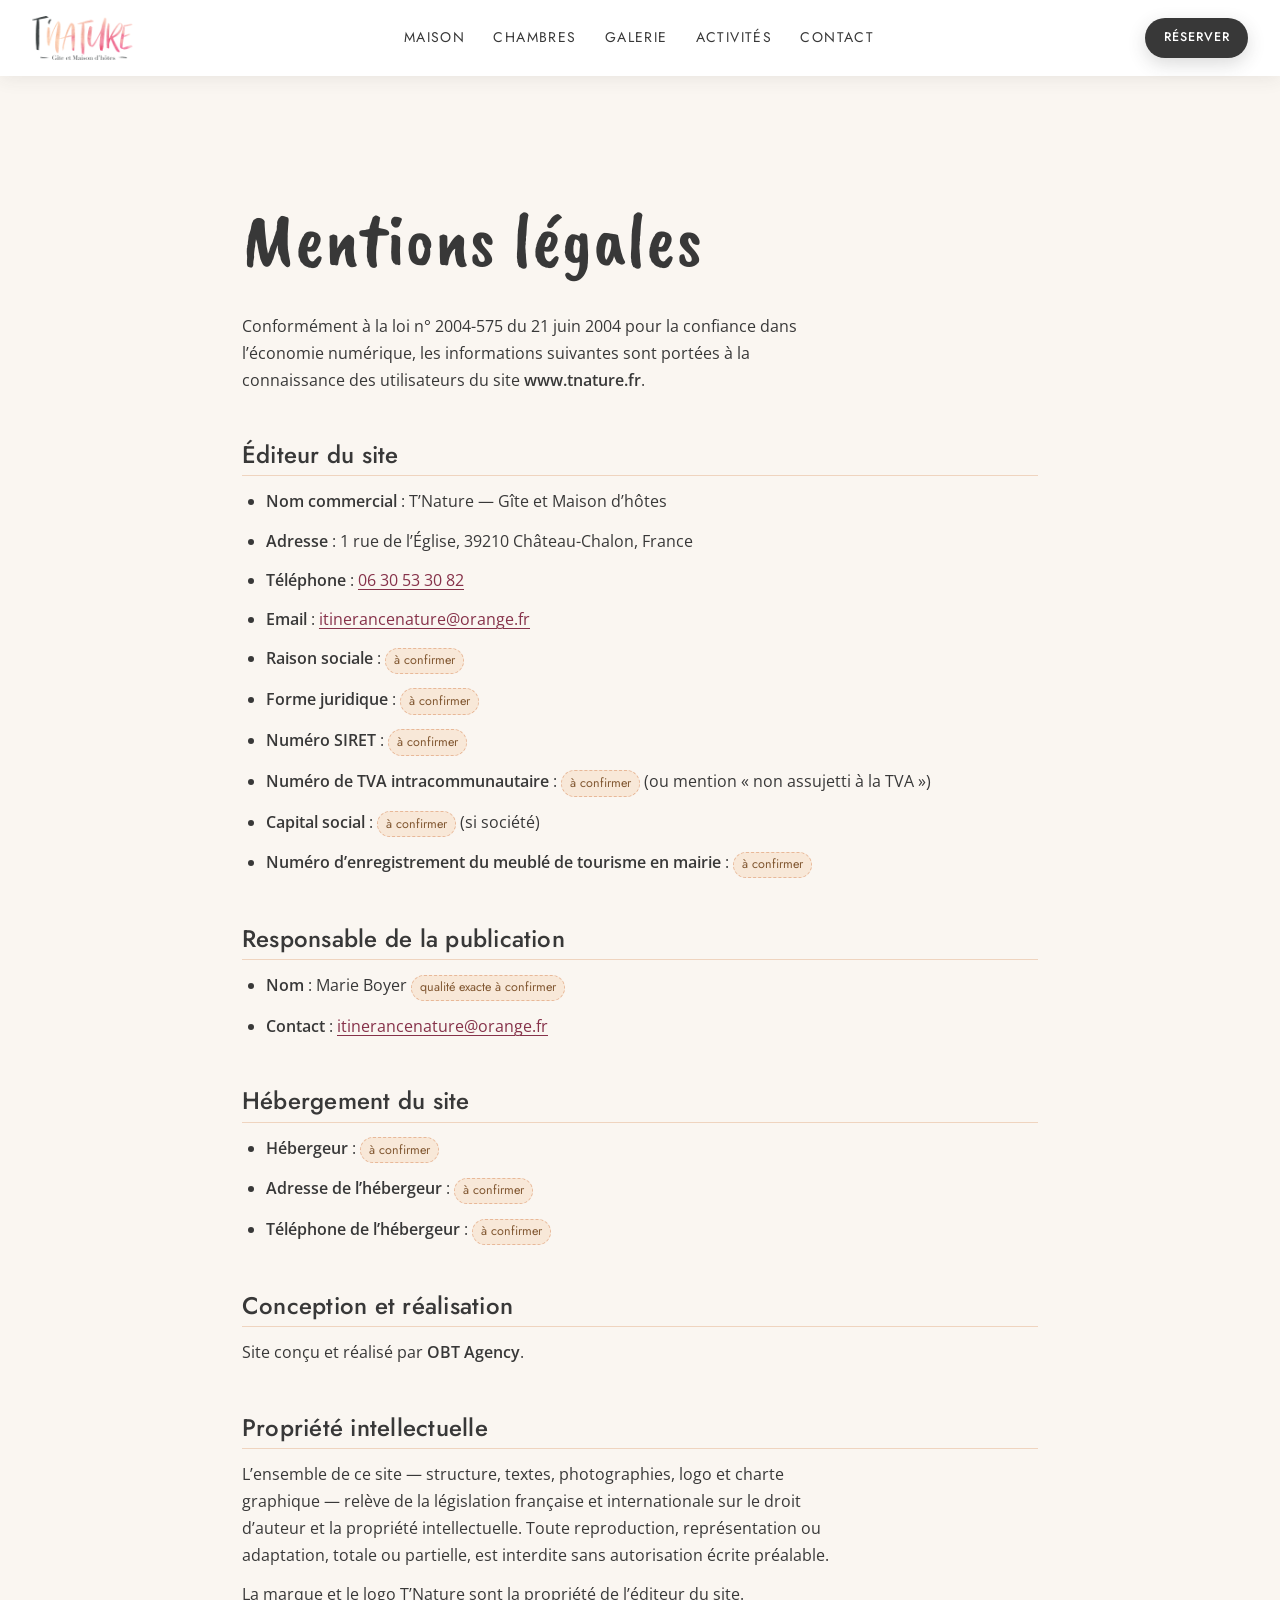
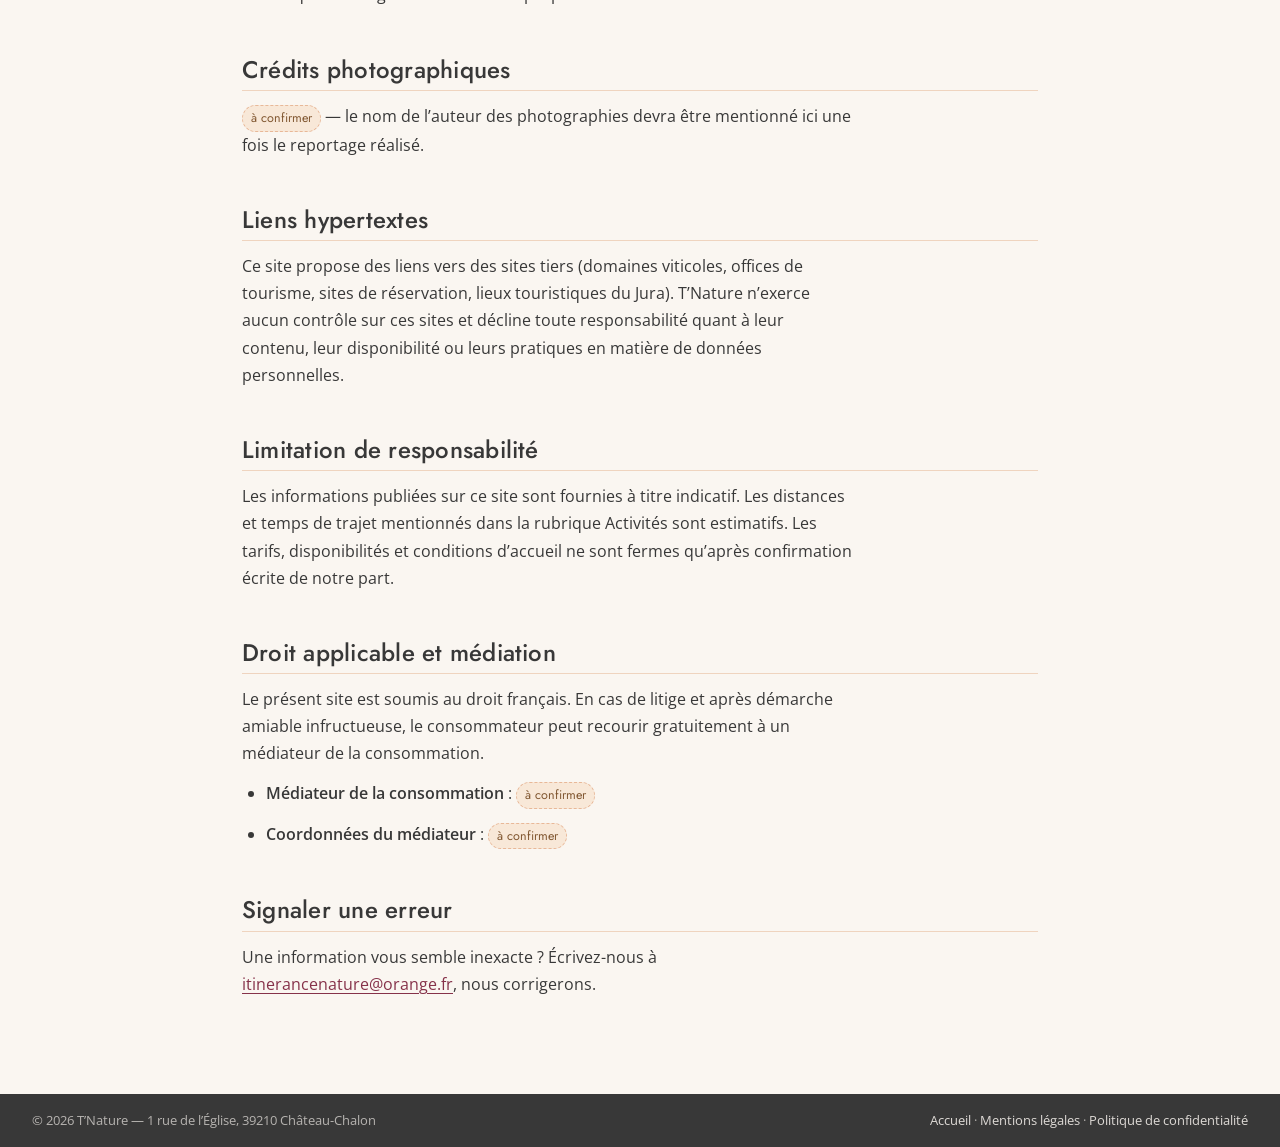
==== mentions-legales.html @ 923887bf "Site T'Nature — aperçu pour relecture cliente Copie du dossier 04-Site produite par 01-Structure/out" ====
<!doctype html>
<html lang="fr" class="sans-js">
<head>
<meta charset="utf-8">
<meta name="viewport" content="width=device-width, initial-scale=1">
<title>Mentions légales — T’Nature</title>
<meta name="description" content="Mentions légales du site de T’Nature, gîte et maison d’hôtes à Château-Chalon (Jura).">
<meta name="robots" content="noindex, nofollow">
<link rel="canonical" href="https://www.tnature.fr/mentions-legales.html">
<link rel="preconnect" href="https://fonts.googleapis.com">
<link rel="preconnect" href="https://fonts.gstatic.com" crossorigin>
<link rel="stylesheet" href="https://fonts.googleapis.com/css2?family=Caveat+Brush&family=Jost:wght@400;500&family=Open+Sans:wght@400;600&display=swap">
<link rel="icon" href="assets/logo/favicon-32.png" sizes="32x32">
<link rel="icon" href="assets/logo/favicon-96.png" sizes="96x96">
<link rel="apple-touch-icon" href="assets/logo/favicon-180.png">
<link rel="stylesheet" href="css/reset.css">
<link rel="stylesheet" href="css/tokens.css">
<link rel="stylesheet" href="css/style.css">
<script>document.documentElement.classList.remove('sans-js');</script>
</head>
<body>
<a class="saut-contenu" href="#contenu">Aller au contenu</a>

<header class="entete" data-etat="opaque">
  <div class="contenant entete__grille">
    <a class="logo entete__logo" href="index.html" aria-label="T’Nature, retour à l’accueil">
      <img class="logo__image" src="assets/logo/tnature-lettrage.png"
           width="440" height="192" alt="">
    </a>
    <nav class="nav" aria-label="Navigation principale">
      <ul class="nav__liste">
        <li><a class="nav__lien" href="index.html#maison">Maison</a></li>
        <li><a class="nav__lien" href="index.html#chambres">Chambres</a></li>
        <li><a class="nav__lien" href="index.html#galerie">Galerie</a></li>
        <li><a class="nav__lien" href="index.html#activites">Activités</a></li>
        <li><a class="nav__lien" href="index.html#contact">Contact</a></li>
      </ul>
    </nav>
    <div class="entete__actions">
      <a class="btn btn--primaire btn--compact" href="index.html#contact">Réserver</a>
    </div>
  </div>
</header>

<main id="contenu" class="page-legale">
  <div class="contenant contenant--etroit">
    <h1>Mentions légales</h1>
    <p>
      Conformément à la loi n° 2004-575 du 21 juin 2004 pour la confiance dans l’économie
      numérique, les informations suivantes sont portées à la connaissance des utilisateurs
      du site <strong>www.tnature.fr</strong>.
    </p>

    <h2>Éditeur du site</h2>
    <ul>
      <li><strong>Nom commercial</strong> : T’Nature — Gîte et Maison d’hôtes</li>
      <li><strong>Adresse</strong> : 1 rue de l’Église, 39210 Château-Chalon, France</li>
      <li><strong>Téléphone</strong> : <a href="tel:+33630533082">06 30 53 30 82</a></li>
      <li><strong>Email</strong> : <a href="mailto:itinerancenature@orange.fr">itinerancenature@orange.fr</a></li>
      <li><strong>Raison sociale</strong> : <span class="a-confirmer">à confirmer</span></li>
      <li><strong>Forme juridique</strong> : <span class="a-confirmer">à confirmer</span></li>
      <li><strong>Numéro SIRET</strong> : <span class="a-confirmer">à confirmer</span></li>
      <li><strong>Numéro de TVA intracommunautaire</strong> : <span class="a-confirmer">à confirmer</span> (ou mention « non assujetti à la TVA »)</li>
      <li><strong>Capital social</strong> : <span class="a-confirmer">à confirmer</span> (si société)</li>
      <li><strong>Numéro d’enregistrement du meublé de tourisme en mairie</strong> : <span class="a-confirmer">à confirmer</span></li>
    </ul>
    <!-- TODO informations légales : raison sociale, forme juridique, SIRET, TVA,
         capital, numéro d'enregistrement du meublé en mairie (brief §11.10).
         Le classement « 3 épis Gîtes de France » figurait ici ; il a été retiré
         du site entier le 12 septembre à la demande du client. Le remettre ici
         le jour où il est remis en ligne ailleurs — et pas avant : une mention
         légale ne doit pas affirmer ce que le site ne revendique plus. -->

    <h2>Responsable de la publication</h2>
    <ul>
      <li><strong>Nom</strong> : Marie Boyer <span class="a-confirmer">qualité exacte à confirmer</span></li>
      <li><strong>Contact</strong> : <a href="mailto:itinerancenature@orange.fr">itinerancenature@orange.fr</a></li>
    </ul>

    <h2>Hébergement du site</h2>
    <ul>
      <li><strong>Hébergeur</strong> : <span class="a-confirmer">à confirmer</span></li>
      <li><strong>Adresse de l’hébergeur</strong> : <span class="a-confirmer">à confirmer</span></li>
      <li><strong>Téléphone de l’hébergeur</strong> : <span class="a-confirmer">à confirmer</span></li>
    </ul>
    <!-- TODO hébergeur : nom, adresse postale et téléphone — mention obligatoire
         au titre de la LCEN. À renseigner avant la mise en ligne (brief §11.10). -->

    <h2>Conception et réalisation</h2>
    <p>
      Site conçu et réalisé par <strong>OBT Agency</strong>.
    </p>

    <h2>Propriété intellectuelle</h2>
    <p>
      L’ensemble de ce site — structure, textes, photographies, logo et charte graphique —
      relève de la législation française et internationale sur le droit d’auteur et la
      propriété intellectuelle. Toute reproduction, représentation ou adaptation, totale
      ou partielle, est interdite sans autorisation écrite préalable.
    </p>
    <p>
      La marque et le logo T’Nature sont la propriété de l’éditeur du site.
    </p>

    <h2>Crédits photographiques</h2>
    <p>
      <span class="a-confirmer">à confirmer</span> — le nom de l’auteur des photographies
      devra être mentionné ici une fois le reportage réalisé.
    </p>
    <!-- TODO crédits photo : à renseigner à la livraison du reportage.
         À déclarer ici aussi : les trois visuels de la prestation « Randonnée en
         raquettes » ne sont pas des photographies des sorties, ce sont des images
         de synthèse (dossier « reinterpretees »). Une mention du type « illustration
         générée » évite qu'on les prenne pour des vues de l'établissement. -->

    <h2>Liens hypertextes</h2>
    <p>
      Ce site propose des liens vers des sites tiers (domaines viticoles, offices de
      tourisme, sites de réservation, lieux touristiques du Jura). T’Nature n’exerce
      aucun contrôle sur ces sites et décline toute responsabilité quant à leur contenu,
      leur disponibilité ou leurs pratiques en matière de données personnelles.
    </p>

    <h2>Limitation de responsabilité</h2>
    <p>
      Les informations publiées sur ce site sont fournies à titre indicatif. Les distances
      et temps de trajet mentionnés dans la rubrique Activités sont estimatifs. Les tarifs,
      disponibilités et conditions d’accueil ne sont fermes qu’après confirmation écrite
      de notre part.
    </p>

    <h2>Droit applicable et médiation</h2>
    <p>
      Le présent site est soumis au droit français. En cas de litige et après démarche
      amiable infructueuse, le consommateur peut recourir gratuitement à un médiateur
      de la consommation.
    </p>
    <ul>
      <li><strong>Médiateur de la consommation</strong> : <span class="a-confirmer">à confirmer</span></li>
      <li><strong>Coordonnées du médiateur</strong> : <span class="a-confirmer">à confirmer</span></li>
    </ul>
    <!-- TODO médiateur de la consommation : désignation obligatoire pour un
         établissement recevant des consommateurs (art. L.612-1 du Code de la
         consommation). À obtenir auprès de la gérante (brief §11.10). -->

    <h2>Signaler une erreur</h2>
    <p>
      Une information vous semble inexacte ? Écrivez-nous à
      <a href="mailto:itinerancenature@orange.fr">itinerancenature@orange.fr</a>, nous corrigerons.
    </p>
  </div>
</main>

<footer class="pied">
  <div class="contenant">
    <div class="pied__bas" style="border-top:0">
      <p>© 2026 T’Nature — 1 rue de l’Église, 39210 Château-Chalon</p>
      <p>
        <a href="index.html">Accueil</a> ·
        <a href="mentions-legales.html">Mentions légales</a> ·
        <a href="politique-confidentialite.html">Politique de confidentialité</a>
      </p>
    </div>
  </div>
</footer>
</body>
</html>
---- css/tokens.css ----
/* ============================================================
   T'NATURE — Jetons de design
   Toutes les valeurs de couleur viennent du logo et du bloc
   « AU CŒUR DE CHÂTEAU-CHALON » de l'ancien site (brief §3.2).
   Ne pas introduire de couleur en dur ailleurs que dans ce fichier.
   ============================================================ */

:root{
  /* — Neutres : le squelette du site (≈80 % de la surface) — */
  --c-encre:      #383838; /* anthracite du lettrage et du brin d'herbes */
  --c-encre-doux: #5A5A5A; /* textes secondaires */
  --c-blanc:      #FFFFFF;
  --c-ivoire:     #FAF6F1; /* fond de section clair par défaut */

  /* — Chauds : texture aquarelle du carré du logo — */
  --c-creme:      #F8E8D8;
  --c-sable:      #F8E8C8;
  --c-peche:      #F8D8B8;
  --c-abricot:    #F8C8A8;
  --c-terre:      #E8B898; /* ombres de l'aquarelle */

  /* — Roses : dégradé du lettrage — */
  --c-rose-poudre:#F8D8D8;
  --c-rose:       #F898A8;
  --c-corail:     #F87898; /* accent chaud du logo */
  --c-framboise:  #E86888; /* version foncée, survols */

  /* — Variantes assombries, obligatoires dès qu'une couleur porte du TEXTE —
     Le corail et la framboise du logo plafonnent à 2,4:1 sur fond clair :
     illisibles au sens WCAG AA. Ces trois tons gardent la teinte (345°) et la
     douceur de la palette tout en passant 4,5:1 sur TOUS les fonds clairs
     du site (blanc, ivoire, crème, sable, pêche). Valeurs calculées, pas
     choisies à l'œil — voir README §« Contrastes ». */
  --c-bois-rose:      #A13D56; /* texte accentué : sur-titres, liens, libellés */
  --c-bois-rose-sombre:#86324A; /* survol des liens */
  --c-bois-rose-fond: #B1435F; /* fond de bouton : blanc dessus à 5,45:1 */
  --c-terre-texte:    #815731; /* texte brun sur crème (métas de placeholder) */

  /* — Mauve : rectangle plein du motif signature — */
  --c-mauve:      #DBBACC;

  /* — Ocre : état actif hérité de l'ancien menu. À doser. — */
  --c-ocre:       #C9B200;

  /* — Rôles sémantiques : c'est ce qu'on utilise dans style.css — */
  --fond-page:        var(--c-ivoire);
  --texte:            var(--c-encre);
  --texte-doux:       var(--c-encre-doux);
  --texte-inverse:    var(--c-ivoire);
  --accent:           var(--c-bois-rose);      /* texte : version accessible */
  --accent-decor:     var(--c-corail);         /* décor non textuel seulement */
  --accent-fonce:     var(--c-bois-rose-sombre);
  --action-fond:      var(--c-encre);
  --action-texte:     var(--c-blanc);
  --action-fond-survol: var(--c-bois-rose-fond);
  --etoile:           var(--c-ocre);
  --bordure-douce:    rgba(232,184,152,.55);
  --texte-brun:       var(--c-terre-texte);

  /* — Dégradé aquarelle du logo, défini une seule fois —
     Sert au lettrage du logo et au rectangle qui comble les cartes. */
  --degrade-logo: linear-gradient(100deg,
    var(--c-rose) 0%, var(--c-corail) 18%, var(--c-abricot) 48%,
    var(--c-peche) 68%, var(--c-sable) 100%);

  /* — Typographie — */
  --f-titre:  "Caveat Brush", "Permanent Marker", "Amatic SC", cursive;
  --f-ui:     "Jost", "Poppins", "Helvetica Neue", Arial, sans-serif;
  --f-corps:  "Open Sans", "Segoe UI", Roboto, Helvetica, Arial, sans-serif;

  --fs-h1:    clamp(2.5rem, 6vw, 5rem);
  --fs-h2:    clamp(1.9rem, 4vw, 3.2rem);
  --fs-h3:    clamp(1.2rem, 2vw, 1.5rem);
  --fs-h4:    clamp(1.05rem, 1.4vw, 1.15rem);
  --fs-body:  clamp(1rem, 1.1vw, 1.0625rem);
  --fs-petit: .875rem;
  --fs-micro: .78125rem;

  --lh-titre: 1.05;
  --lh-corps: 1.7;
  --ls-surtitre: .12em;

  /* — Espacements — */
  --e-1: .25rem;  --e-2: .5rem;   --e-3: .75rem;  --e-4: 1rem;
  --e-5: 1.5rem;  --e-6: 2rem;    --e-7: 3rem;    --e-8: 4rem;
  --e-9: 6rem;    --e-10: 8rem;
  --section-y: clamp(3.5rem, 8vw, 7rem);
  --gouttiere:  clamp(1rem, 2.5vw, 2rem);
  --largeur-max: 1280px;
  --largeur-texte: 68ch;

  /* — Rayons (brief §3.5) — */
  --r-pilule: 999px;  /* CTA */
  --r-carte:  16px;
  --r-champ:  12px;
  --r-modale: 20px;
  --r-vignette: 12px;

  /* — Ombres : douces et chaudes, jamais noires — */
  --ombre-carte:  0 8px 30px rgba(56,56,56,.08);
  --ombre-survol: 0 16px 44px rgba(56,56,56,.14);
  --ombre-header: 0 2px 18px rgba(56,56,56,.09);

  /* — Mouvement — */
  --t-rapide: .18s ease;
  --t-base:   .25s ease;
  --t-lent:   .5s cubic-bezier(.22,.61,.36,1);
  --t-rideau: .9s cubic-bezier(.76,0,.24,1);

  /* Taille du texte courant sur téléphone : le sous-titre du hero et les
     paragraphes des sections Maison et Chambres s'y alignent. */
  --fs-mobile-texte: .9375rem;

  /* Hauteur d'une pastille : ses deux paddings, sa ligne de texte, ses bordures.
     Sert à réserver un nombre de rangs fixe dans les cartes de chambre. */
  --h-puce: calc(.8rem + 1.3 * var(--fs-micro) + 2px);

  /* — Divers — */
  --h-header: 76px;
  --z-header: 100;
  --z-modale: 500;
  --z-loader: 9999;
}

@media (max-width: 767px){
  :root{ --h-header: 64px; }
}

/* Le site est pensé en clair. On neutralise l'inversion automatique
   des navigateurs pour que la palette du logo reste fidèle. */
:root{ color-scheme: only light; }
---- css/style.css ----
/* ============================================================
   T'NATURE — Feuille principale
   Sommaire
     1. Base et typographie
     2. Utilitaires de mise en page
     3. Texture aquarelle et motif signature
     4. Placeholders d'images (brief photo)
     5. Boutons, puces, badge d'avis, logo
     6. Écran de chargement
     7. En-tête et navigation
     8. Hero
     9. Bande des points forts
    10. La Maison
    11. Les Chambres
    12. Prestations
    13. Galerie
    14. Activités
    15. Contact
    16. Pied de page
    17. Modales et carrousels
    18. Pages légales
    19. Apparitions au scroll
   ============================================================ */

/* ========== 1. BASE ET TYPOGRAPHIE ========== */

html{ scroll-behavior: smooth; }

body{
  font-family: var(--f-corps);
  font-size: var(--fs-body);
  line-height: var(--lh-corps);
  color: var(--texte);
  background: var(--fond-page);
}

/* Verrou du défilement quand une modale ou le menu est ouvert */
body.est-verrouille{ overflow: hidden; }

h1, h2{
  font-family: var(--f-titre);
  font-weight: 400;
  line-height: var(--lh-titre);
  letter-spacing: .01em;
}
h1{ font-size: var(--fs-h1); }
h2{ font-size: var(--fs-h2); }

h3, h4, h5, h6{
  font-family: var(--f-ui);
  font-weight: 500;
  line-height: 1.25;
}
h3{ font-size: var(--fs-h3); }
h4{ font-size: var(--fs-h4); }

p{ max-width: var(--largeur-texte); }
/* Le texte n'est jamais justifié : défaut corrigé de l'ancien site. */
p, li{ text-align: left; }

a{ text-decoration-thickness: 1px; text-underline-offset: .18em; }

strong{ font-weight: 600; }

::selection{ background: var(--c-rose-poudre); color: var(--c-encre); }

/* Lien d'évitement */
.saut-contenu{
  position: absolute; left: -9999px; top: 0;
  z-index: calc(var(--z-loader) + 1);
  background: var(--c-encre); color: var(--c-blanc);
  padding: var(--e-3) var(--e-5);
  border-radius: 0 0 var(--r-champ) 0;
  font-family: var(--f-ui);
}
.saut-contenu:focus{ left: 0; }

.lecture-seule{
  position: absolute; width: 1px; height: 1px;
  padding: 0; margin: -1px; overflow: hidden;
  clip: rect(0 0 0 0); white-space: nowrap; border: 0;
}

/* ========== 2. UTILITAIRES DE MISE EN PAGE ========== */

.contenant{
  width: 100%;
  max-width: var(--largeur-max);
  margin-inline: auto;
  padding-inline: var(--gouttiere);
}
.contenant--etroit{ max-width: 860px; }

.section{ padding-block: var(--section-y); position: relative; }
.section--ivoire{ background: var(--c-ivoire); }
.section--blanc{ background: var(--c-blanc); }
.section--encre{ background: var(--c-encre); color: var(--texte-inverse); }

.section__entete{
  max-width: 760px;
  margin-bottom: clamp(2rem, 4vw, 3.5rem);
}
.section__entete--centre{ margin-inline: auto; text-align: center; }
/* `p, li { text-align: left }` cible directement le <p> : il l'emporte sur le
   centrage hérité du parent, et les sous-titres restaient alignés à gauche
   dans un bloc pourtant centré. Il faut donc viser le <p> explicitement. */
.section__entete--centre p{ margin-inline: auto; text-align: center; }

.surtitre{
  display: block;
  font-family: var(--f-ui);
  font-size: var(--fs-petit);
  font-weight: 500;
  letter-spacing: var(--ls-surtitre);
  text-transform: uppercase;
  color: var(--accent);
  margin-bottom: var(--e-3);
}
.section--encre .surtitre{ color: var(--c-peche); }

.chapo{
  font-size: clamp(1.0625rem, 1.5vw, 1.1875rem);
  color: var(--texte-doux);
  margin-top: var(--e-4);
}

/* Séparateur : le brin d'herbes du logo */
.brin{
  display: block;
  width: 26px; height: auto;
  margin: var(--e-6) auto;
  color: var(--texte);
  opacity: .55;
}

/* ========== 3. TEXTURE AQUARELLE ET MOTIF SIGNATURE ========== */

/* Reproduction en CSS pur de la texture du carré du logo.
   Aucune image : quatre lavis radiaux + un grain SVG en multiply. */
.texture-aquarelle{
  position: relative;
  isolation: isolate;
  background-color: var(--c-creme);
  background-image:
    radial-gradient(60% 50% at 20% 25%, rgba(248,200,168,.55) 0%, transparent 70%),
    radial-gradient(50% 45% at 78% 18%, rgba(248,232,200,.65) 0%, transparent 72%),
    radial-gradient(55% 55% at 62% 80%, rgba(248,216,216,.50) 0%, transparent 70%),
    radial-gradient(40% 40% at 12% 82%, rgba(232,184,152,.35) 0%, transparent 75%);
}
.texture-aquarelle::after{
  content: "";
  position: absolute; inset: 0;
  pointer-events: none;
  opacity: .16;
  mix-blend-mode: multiply;
  z-index: -1;
  background-image: url("data:image/svg+xml,%3Csvg xmlns='http://www.w3.org/2000/svg' width='200' height='200'%3E%3Cfilter id='g'%3E%3CfeTurbulence type='fractalNoise' baseFrequency='.9' numOctaves='3' stitchTiles='stitch'/%3E%3CfeColorMatrix type='saturate' values='0'/%3E%3C/filter%3E%3Crect width='200' height='200' filter='url(%23g)' opacity='.55'/%3E%3C/svg%3E");
}
/* Variante très pâle, pour la section Contact */
.texture-aquarelle--pale{ background-color: #FDF8F3; }
/* z-index négatif indispensable : sans lui, ce voile positionné se peint
   PAR-DESSUS le contenu en flux et délave les titres de la section Contact,
   qui paraissaient alors d'une autre couleur que les autres. */
.texture-aquarelle--pale::before{
  content: ""; position: absolute; inset: 0; z-index: -1;
  background: var(--c-blanc); opacity: .6; pointer-events: none;
}

/* Le motif signature : rectangle mauve plein + carré aquarelle décalé.
   Repris du bloc « AU CŒUR DE CHÂTEAU-CHALON » de l'ancien site. */
.motif-signature{
  position: relative;
  padding: 0 2rem 2rem 0;   /* réserve la place du décalage */
}
.motif-signature::before{
  content: "";
  position: absolute;
  inset: 2rem 0 0 2rem;
  background: var(--c-mauve);
  border-radius: 4px;
}
.motif-signature > *{ position: relative; z-index: 1; }

.motif-signature--inverse{ padding: 0 0 2rem 2rem; }
.motif-signature--inverse::before{ inset: 2rem 2rem 0 0; }

.motif-signature--petit{ padding: 0 1.25rem 1.25rem 0; }
.motif-signature--petit::before{ inset: 1.25rem 0 0 1.25rem; }

/* Pastille décorative en texture, utilisée en fond de section */
.tache-aquarelle{
  position: absolute;
  border-radius: 50%;
  filter: blur(28px);
  opacity: .5;
  pointer-events: none;
  z-index: 0;
}

/* ========== 4. PLACEHOLDERS D'IMAGES ========== */

/* Chaque emplacement d'image du site est un brief photo.
   Le ratio est déclaré pour que la mise en page finale soit
   exactement celle du site livré : CLS nul au remplacement. */
.placeholder-img{
  position: relative;
  display: flex;
  flex-direction: column;
  align-items: center;
  justify-content: center;
  gap: var(--e-2);
  aspect-ratio: var(--ratio, 3/2);
  margin: 0;
  padding: clamp(.75rem, 2.5%, 1.5rem);
  text-align: center;
  overflow: hidden;
  border-radius: inherit;
  background-color: var(--c-creme);
  background-image:
    radial-gradient(60% 50% at 20% 25%, rgba(248,200,168,.42) 0%, transparent 70%),
    radial-gradient(50% 45% at 78% 18%, rgba(248,232,200,.50) 0%, transparent 72%),
    radial-gradient(55% 55% at 62% 80%, rgba(248,216,216,.38) 0%, transparent 70%);
  color: var(--c-encre-doux);
}
.placeholder-img::before{
  content: "";
  position: absolute; inset: 6px;
  border: 2px dashed var(--c-terre);
  border-radius: inherit;
  pointer-events: none;
  opacity: .75;
}
.placeholder-img__icone{ color: var(--c-terre); flex: none; }
.placeholder-img__icone svg{ width: 26px; height: 26px; }
.placeholder-img__texte{
  font-family: var(--f-ui);
  font-size: clamp(.72rem, 1.15vw, .85rem);
  line-height: 1.45;
  max-width: 34ch;
  /* Sur les très petites vignettes, on tronque proprement */
  overflow: hidden;
  display: -webkit-box;
  -webkit-line-clamp: 5;
  -webkit-box-orient: vertical;
}
.placeholder-img__meta{
  font-family: var(--f-ui);
  font-size: var(--fs-micro);
  letter-spacing: .06em;
  text-transform: uppercase;
  color: var(--texte-brun);
  flex: none;
}
/* Version sombre, pour le loader et le hero */
.placeholder-img--sombre{
  background-color: #4A4038;
  background-image:
    radial-gradient(70% 60% at 25% 25%, rgba(232,184,152,.28) 0%, transparent 70%),
    radial-gradient(60% 55% at 80% 70%, rgba(248,152,168,.18) 0%, transparent 72%);
  color: rgba(250,246,241,.82);
}
.placeholder-img--sombre::before{ border-color: rgba(232,184,152,.45); }
.placeholder-img--sombre .placeholder-img__icone,
.placeholder-img--sombre .placeholder-img__meta{ color: rgba(232,184,152,.75); }
/* Vignette : on masque le texte, illisible en dessous de 150 px */
.placeholder-img--vignette .placeholder-img__texte,
.placeholder-img--vignette .placeholder-img__meta{ display: none; }

/* ---------- Emplacement pourvu : la vraie photo ----------
   La photo livrée prend la boîte du brief qu'elle remplace — même ratio,
   même rayon, même position dans la grille. C'est ce qui fait qu'aucune
   mise en page n'a bougé en passant des placeholders aux photos. */
.placeholder-img--photo{
  padding: 0;
  background-image: none;
  background-color: var(--c-creme);   /* le temps que l'image arrive */
}
.placeholder-img--photo::before{ display: none; }
.placeholder-img--photo img{
  width: 100%;
  height: 100%;
  object-fit: cover;
  display: block;
}

/* ---------- Fond plein écran : hero et rideau de chargement ---------- */
.image-fond{
  position: absolute; inset: 0;
  width: 100%; height: 100%;
  object-fit: cover;
  display: block;
}
/* Diaporama : les vues sont superposées, une seule est opaque. Le fondu dure
   un peu plus d'une seconde, sur trois secondes d'affichage. */
.diaporama{ position: absolute; inset: 0; }
.diaporama .image-fond{ opacity: 0; transition: opacity 1.1s ease; }
.diaporama .image-fond[data-actif="1"]{ opacity: 1; }
@media (prefers-reduced-motion: reduce){
  .diaporama .image-fond{ transition: none; }
}

/* ========== 5. BOUTONS, PUCES, AVIS, LOGO ========== */

.btn{
  display: inline-flex;
  align-items: center;
  justify-content: center;
  gap: var(--e-2);
  min-height: 48px;
  padding: .9rem 2rem;
  border-radius: var(--r-pilule);
  font-family: var(--f-ui);
  font-size: var(--fs-petit);
  font-weight: 500;
  letter-spacing: .08em;
  text-transform: uppercase;
  text-decoration: none;
  text-align: center;
  transition: background-color var(--t-base), color var(--t-base),
              transform var(--t-base), box-shadow var(--t-base),
              border-color var(--t-base);
}
.btn:hover{ transform: translateY(-2px); }
.btn:active{ transform: translateY(0); }

.btn--primaire{
  background: var(--action-fond);
  color: var(--action-texte);
  box-shadow: 0 6px 18px rgba(56,56,56,.18);
}
.btn--primaire:hover{ background: var(--action-fond-survol); box-shadow: var(--ombre-survol); }

.btn--secondaire{
  background: transparent;
  color: var(--c-blanc);
  border: 1.5px solid rgba(255,255,255,.75);
}
.btn--secondaire:hover{ background: rgba(255,255,255,.14); border-color: #fff; }

.btn--contour{
  background: transparent;
  color: var(--texte);
  border: 1.5px solid var(--c-terre);
}
.btn--contour:hover{ background: var(--c-creme); border-color: var(--accent); }

.btn--compact{ min-height: 40px; padding: .55rem 1.15rem; font-size: var(--fs-micro); }
.btn--pleine{ width: 100%; }

/* CTA en lien fléché — mise en page reprise de la référence client */
.lien-fleche{
  display: inline-flex;
  align-items: center;
  gap: var(--e-3);
  min-height: 44px;
  font-family: var(--f-ui);
  font-size: var(--fs-petit);
  font-weight: 500;
  letter-spacing: .1em;
  text-transform: uppercase;
  text-decoration: none;
  color: var(--texte);
  transition: color var(--t-base), gap var(--t-base);
}
.lien-fleche svg{ width: 18px; height: 18px; flex: none; transition: transform var(--t-base); }
.lien-fleche:hover{ color: var(--accent-fonce); gap: var(--e-4); }
.lien-fleche:hover svg{ transform: translateX(3px); }

/* Puces d'équipement — style de la référence client */
.puces{ display: flex; flex-wrap: wrap; gap: var(--e-2); }
.puce{
  display: inline-flex;
  align-items: center;
  padding: .4rem .85rem;
  border: 1px solid var(--bordure-douce);
  border-radius: var(--r-pilule);
  font-family: var(--f-ui);
  font-size: var(--fs-micro);
  line-height: 1.3;
  color: var(--texte-doux);
  background: var(--c-blanc);
}
.puce--todo{
  border-style: dashed;
  border-color: var(--c-terre);
  color: var(--texte-brun);
  font-style: italic;
}

/* Étiquette de saison / de statut */
.etiquette{
  display: inline-flex;
  align-items: center;
  gap: var(--e-1);
  padding: .3rem .7rem;
  border-radius: var(--r-pilule);
  background: var(--c-creme);
  color: var(--texte);
  font-family: var(--f-ui);
  font-size: var(--fs-micro);
  letter-spacing: .06em;
  text-transform: uppercase;
}
.etiquette--loin{ background: var(--c-mauve); }
.etiquette--sur-image{
  position: absolute;
  top: var(--e-4); left: var(--e-4);
  background: rgba(255,255,255,.92);
  backdrop-filter: blur(6px);
  box-shadow: 0 2px 10px rgba(56,56,56,.12);
  z-index: 2;
}

/* Badge d'avis — une seule source de vérité pour la note (brief §5) */
.avis-badge{
  display: inline-flex;
  flex-direction: column;
  align-items: center;
  gap: var(--e-1);
  font-family: var(--f-ui);
}
.avis-badge__ligne{ display: inline-flex; align-items: center; gap: var(--e-3); }
.avis-badge__etoiles{ display: inline-flex; gap: 2px; color: var(--etoile); }
.avis-badge__etoiles svg{ width: 17px; height: 17px; }
.avis-badge__note{
  font-size: var(--fs-petit);
  font-weight: 500;
  letter-spacing: .06em;
}
.avis-badge__source{
  font-size: var(--fs-micro);
  letter-spacing: .1em;
  text-transform: uppercase;
  opacity: .8;
}
.avis-badge--clair{ color: var(--c-blanc); }
.avis-badge--clair .avis-badge__etoiles{ color: var(--c-sable); }
/* Sur le hero, la source ne doit pas être atténuée : le voile est déjà
   sombre et l'opacité ferait tomber le contraste sous 4,5:1. */
.avis-badge--clair .avis-badge__source{ opacity: 1; }

/* Logo — le vrai, extrait de la carte de visite fournie par la cliente
   (voir assets/logo/LISEZ-MOI.md : comment il en a été tiré, et comment le
   refabriquer). Deux cadrages : le lettrage seul, assez large pour tenir dans
   la hauteur d'en-tête ; le lettrage + le brin, pour le rideau de chargement
   et le pied de page. Et pour chacun une version blanche.

   Le lettrage reste en couleur dans les deux versions : c'est une aquarelle,
   la repeindre en blanc la ferait disparaître. Seuls le « T’ », la baseline
   et les deux tirets passent au blanc. */
.logo{
  display: inline-flex;
  align-items: center;
  text-decoration: none;
  line-height: 0;            /* supprime le blanc sous l'image en ligne */
}
.logo__image{
  display: block;
  width: auto;
  height: var(--h-logo, 44px);
}

/* ========== 6. ÉCRAN DE CHARGEMENT ========== */

.loader{
  position: fixed; inset: 0;
  z-index: var(--z-loader);
  display: grid; place-items: center;
  overflow: hidden;
  background: var(--c-encre);
  transform: translateY(0);
  transition: transform var(--t-rideau);
}
.loader[data-sortie="1"]{ transform: translateY(-100%); }

.loader__fond{ position: absolute; inset: 0; }
.loader__fond .placeholder-img,
.loader__fond .image-fond{
  width: 100%; height: 100%;
  aspect-ratio: auto;
  border-radius: 0;
  animation: loader-zoom 3s ease-out both;
}
@keyframes loader-zoom{ from{ transform: scale(1); } to{ transform: scale(1.06); } }

/* Le voile du rideau : la photo livrée est un paysage de plein jour, très
   clair. À 45 % le logo blanc s'y perdait ; à 58 % il se détache et la photo
   reste lisible. */
.loader__voile{
  position: absolute; inset: 0;
  background: var(--c-encre);
  opacity: .58;
}
/* Halo sombre sous le logo. La photo du rideau est un paysage de plein jour :
   avec le seul voile uniforme, le blanc du lettrage tombait à 3,5:1. Épaissir
   le voile jusqu'à 4,5:1 aurait éteint la photo ; un halo local l'assombrit là
   où c'est nécessaire et la laisse claire ailleurs. Mesuré : 7:1 au centre. */
.loader__logo::before{
  content: "";
  position: absolute;
  inset: -22% -14%;
  background: radial-gradient(closest-side, rgba(56,56,56,.58), rgba(56,56,56,0) 100%);
  pointer-events: none;
}
.loader__logo > *{ position: relative; }

.loader__logo{
  position: relative;
  --h-logo: clamp(6.5rem, 17vw, 10.5rem);
  display: grid; place-items: center;
  animation: loader-logo .7s ease-out both;
}
@keyframes loader-logo{
  from{ opacity: 0; transform: translateY(12px); }
  to{ opacity: 1; transform: translateY(0); }
}

/* ========== 7. EN-TÊTE ET NAVIGATION ========== */

.entete{
  position: sticky; top: 0;
  z-index: var(--z-header);
  height: var(--h-header);
  display: flex; align-items: center;
  transition: background-color var(--t-base), box-shadow var(--t-base);
}
.entete__grille{
  display: grid;
  grid-template-columns: auto 1fr auto;
  align-items: center;
  gap: var(--e-4);
  width: 100%;
}
.entete__logo{ --h-logo: 44px; justify-self: start; }
@media (max-width: 767px){ .entete__logo{ --h-logo: 34px; } }

/* Au-dessus du hero, l'en-tête est transparent : le logo passe en blanc,
   comme les liens de menu. Deux images superposées dans le HTML, une seule
   affichée — le basculement se fait sans JavaScript et sans requête en plus,
   les deux fichiers étant chargés avec la page. */
.entete__logo .logo__image--clair{ display: none; }
.entete[data-etat="transparent"] .logo__image--sombre{ display: none; }
.entete[data-etat="transparent"] .logo__image--clair{ display: block; }

/* État par-dessus le hero : transparent, tout en blanc */
.entete[data-etat="transparent"]{ background: transparent; box-shadow: none; }
.entete[data-etat="transparent"] .nav__lien{ color: var(--c-blanc); }
.entete[data-etat="transparent"] .burger{ color: var(--c-blanc); }

/* État après 80 px de défilement : opaque */
.entete[data-etat="opaque"]{
  background: var(--c-blanc);
  box-shadow: var(--ombre-header);
}

.nav{ justify-self: center; }
.nav__liste{ display: flex; gap: clamp(1rem, 2.2vw, 2.2rem); }
.nav__lien{
  position: relative;
  display: inline-block;
  padding: .4rem 0;
  font-family: var(--f-ui);
  font-size: var(--fs-petit);
  font-weight: 400;
  letter-spacing: .1em;
  text-transform: uppercase;
  text-decoration: none;
  color: var(--texte);
  transition: color var(--t-base);
}
.nav__lien::after{
  content: "";
  position: absolute; left: 0; bottom: 0;
  width: 100%; height: 2px;
  background: var(--accent);   /* bois de rose : 3:1 mini exigé pour un composant */
  transform: scaleX(0);
  transform-origin: left;
  transition: transform var(--t-base);
}
.nav__lien:hover{ color: var(--accent); }
.nav__lien:hover::after,
.nav__lien[aria-current="true"]::after{ transform: scaleX(1); }
.nav__lien[aria-current="true"]{ color: var(--accent); }

.entete__actions{ justify-self: end; display: flex; align-items: center; gap: var(--e-3); }

.burger{
  display: none;
  width: 44px; height: 44px;
  place-items: center;
  color: var(--texte);
}
.burger svg{ width: 24px; height: 24px; }
.burger__fermer{ display: none; }
.burger[aria-expanded="true"] .burger__ouvrir{ display: none; }
.burger[aria-expanded="true"] .burger__fermer{ display: block; }

/* Panneau mobile */
.nav-mobile{
  position: fixed; inset: 0;
  z-index: calc(var(--z-header) - 1);
  display: none;
  padding: calc(var(--h-header) + var(--e-6)) var(--gouttiere) var(--e-6);
  overflow-y: auto;
}
.nav-mobile[data-ouvert="1"]{ display: block; }
.nav-mobile__liste{ display: grid; gap: var(--e-2); position: relative; z-index: 1; }
.nav-mobile__lien{
  display: block;
  padding: var(--e-4) 0;
  border-bottom: 1px solid rgba(56,56,56,.12);
  font-family: var(--f-ui);
  font-size: 1.5rem;
  letter-spacing: .04em;
  text-decoration: none;
  color: var(--texte);
}
.nav-mobile__lien[aria-current="true"]{ color: var(--accent-fonce); }
.nav-mobile__pied{ margin-top: var(--e-6); position: relative; z-index: 1; }

@media (max-width: 1023px){
  .nav{ display: none; }
  .burger{ display: grid; }
}

/* ========== 8. HERO ========== */

.hero{
  position: relative;
  min-height: min(100svh, 900px);
  margin-top: calc(-1 * var(--h-header));
  display: grid;
  align-items: center;
  overflow: hidden;
  color: var(--c-blanc);
  isolation: isolate;
}
.hero__fond{ position: absolute; inset: 0; z-index: -2; }
.hero__fond .placeholder-img{ width: 100%; height: 100%; aspect-ratio: auto; border-radius: 0; }
/* Voile dégradé : garantit un contraste ≥ 4,5:1 sur tous les textes */
.hero__voile{
  position: absolute; inset: 0; z-index: -1;
  /* Le brief prévoit 0 % en haut ; on part de 34 % car un ciel clair sous des
     liens de menu blancs ne passerait pas 4,5:1. À revérifier une fois la
     vraie photo en place (README §« Contrastes »). */
  background: linear-gradient(to bottom,
    rgba(56,56,56,.34) 0%,
    rgba(56,56,56,.42) 35%,
    rgba(56,56,56,.66) 100%);
}
.hero__contenu{
  display: grid;
  justify-items: center;
  gap: var(--e-5);
  text-align: center;
  padding-block: calc(var(--h-header) + var(--e-7)) var(--e-9);
}
.hero__titre{
  max-width: 22ch;
  text-shadow: 0 2px 18px rgba(56,56,56,.35);
}
.hero__sous-titre{
  /* Le bloc est centré, mais `p, li { text-align: left }` vise le <p> lui-même
     et l'emporte sur le centrage hérité : il faut le dire ici aussi. */
  text-align: center;
  margin-inline: auto;
  max-width: 52ch;
  font-size: clamp(1.0625rem, 1.6vw, 1.25rem);
  text-shadow: 0 1px 10px rgba(56,56,56,.4);
}
.hero__ctas{ display: flex; flex-wrap: wrap; gap: var(--e-3); justify-content: center; }

.hero__chevron{
  position: absolute;
  left: 50%; bottom: var(--e-5);
  transform: translateX(-50%);
  color: rgba(255,255,255,.8);
  animation: chevron 1.9s ease-in-out infinite;
}
.hero__chevron svg{ width: 26px; height: 26px; }
@keyframes chevron{
  0%,100%{ transform: translate(-50%, 0); opacity: .55; }
  50%{ transform: translate(-50%, 7px); opacity: 1; }
}
@media (prefers-reduced-motion: reduce){ .hero__chevron{ display: none; } }

/* ========== 9. BANDE DES POINTS FORTS ========== */

.points{ background: var(--c-encre); color: var(--texte-inverse); }
.points__liste{
  display: grid;
  grid-template-columns: repeat(4, 1fr);
  /* Marge verticale : assez d'air pour que la bande respire, sans en faire
     un bloc à part entière. Les textes ne bougent pas. */
  padding-block: clamp(1.4rem, 2.6vw, 2.15rem);
}
.points__item{
  display: grid;
  justify-items: center;
  gap: var(--e-2);
  padding-inline: var(--e-4);
  text-align: center;
  border-left: 1px solid rgba(250,246,241,.2);
}
.points__item:first-child{ border-left: 0; }
/* Les copies ne servent qu'au défilement mobile (voir §22) */
.points__item--copie{ display: none; }
.points__icone{ color: var(--c-creme); }
.points__icone svg{ width: 32px; height: 32px; }
.points__chiffre{
  font-family: var(--f-titre);
  font-size: clamp(1.75rem, 3.2vw, 2.6rem);
  line-height: 1;
  color: var(--c-blanc);
}
.points__libelle{
  font-family: var(--f-ui);
  font-size: var(--fs-micro);
  letter-spacing: .04em;
  color: rgba(250,246,241,.85);
  max-width: 22ch;
}

@media (max-width: 900px){
  .points__liste{
    display: flex;
    gap: var(--e-4);
    overflow-x: auto;
    scroll-snap-type: x mandatory;
    -webkit-overflow-scrolling: touch;
    scrollbar-width: none;
    padding-inline: var(--gouttiere);
    margin-inline: calc(-1 * var(--gouttiere));
  }
  .points__liste::-webkit-scrollbar{ display: none; }
  .points__item{
    flex: 0 0 min(64vw, 230px);
    scroll-snap-align: center;
    border-left: 0;
    padding: var(--e-5) var(--e-4);
    background: rgba(250,246,241,.06);
    border-radius: var(--r-carte);
  }
}

/* ========== 10. LA MAISON ========== */

.maison{ position: relative; overflow: hidden; }
.maison .tache-aquarelle{
  width: 380px; height: 380px;
  top: -120px; right: -110px;
  background: radial-gradient(circle, var(--c-rose-poudre) 0%, transparent 70%);
}

.histoire{
  display: grid;
  grid-template-columns: 5fr 6fr;
  gap: clamp(2rem, 5vw, 4.5rem);
  align-items: start;
  position: relative;
  z-index: 1;
}
.histoire__visuel{ position: relative; }
.histoire__visuel .placeholder-img{ border-radius: var(--r-carte); box-shadow: var(--ombre-carte); }

.histoire__texte > * + *{ margin-top: var(--e-4); }

.encadre-equipe{
  margin-top: var(--e-6);
  display: grid;
  grid-template-columns: auto 1fr;
  gap: var(--e-4);
  align-items: center;
  padding: var(--e-5);
  background: var(--c-blanc);
  border-radius: var(--r-carte);
  box-shadow: var(--ombre-carte);
}
.encadre-equipe__portrait{
  width: 84px; height: 84px;
  border-radius: 50%;
  overflow: hidden;
  flex: none;
}
.encadre-equipe__portrait .placeholder-img{ aspect-ratio: 1/1; border-radius: 50%; }
.encadre-equipe blockquote{ margin: 0; }
.encadre-equipe__citation{
  font-family: var(--f-titre);
  font-size: clamp(1.15rem, 2vw, 1.5rem);
  line-height: 1.25;
  color: var(--texte);
}
.encadre-equipe__signature{
  display: block;
  margin-top: var(--e-2);
  font-family: var(--f-ui);
  font-size: var(--fs-micro);
  letter-spacing: .08em;
  text-transform: uppercase;
  color: var(--texte-doux);
  font-style: normal;
}

/* Les Espaces */
.espaces{ margin-top: clamp(3rem, 7vw, 5.5rem); position: relative; z-index: 1; }
.espaces__grille{
  display: grid;
  grid-template-columns: repeat(auto-fit, minmax(280px, 1fr));
  gap: var(--gouttiere);
  margin-top: var(--e-6);
}
.carte-espace{
  position: relative;
  display: block;
  width: 100%;
  aspect-ratio: 4/3;
  border-radius: var(--r-carte);
  overflow: hidden;
  box-shadow: var(--ombre-carte);
  text-align: left;
  transition: box-shadow var(--t-base), transform var(--t-base);
}
.carte-espace:hover{ transform: translateY(-3px); box-shadow: var(--ombre-survol); }
.carte-espace__media{ position: absolute; inset: 0; transition: transform var(--t-lent); }
.carte-espace__media .placeholder-img{ width: 100%; height: 100%; aspect-ratio: auto; border-radius: 0; }
.carte-espace:hover .carte-espace__media{ transform: scale(1.03); }
.carte-espace__voile{
  position: absolute; inset: 0;
  background: linear-gradient(to top, rgba(56,56,56,.78) 0%, rgba(56,56,56,.18) 45%, transparent 75%);
}
.carte-espace__pied{
  position: absolute;
  left: 0; right: 0; bottom: 0;
  display: flex; align-items: flex-end; justify-content: space-between; gap: var(--e-3);
  padding: var(--e-4) var(--e-5);
  color: var(--c-blanc);
}
.carte-espace__titre{
  font-family: var(--f-titre);
  font-size: clamp(1.4rem, 2.4vw, 1.9rem);
  line-height: 1.1;
}
.carte-espace__loupe{
  flex: none;
  display: grid; place-items: center;
  width: 38px; height: 38px;
  border-radius: 50%;
  background: rgba(255,255,255,.2);
  backdrop-filter: blur(4px);
}
.carte-espace__loupe svg{ width: 18px; height: 18px; }

/* Carte carte-Google-Maps : écran de consentement RGPD */
.carte-maps{
  position: relative;
  aspect-ratio: 4/3;
  border-radius: var(--r-carte);
  overflow: hidden;
  box-shadow: var(--ombre-carte);
  background: var(--c-creme);
}
.carte-maps iframe{ width: 100%; height: 100%; border: 0; }
.consentement{
  position: absolute; inset: 0;
  display: grid;
  align-content: center;
  justify-items: center;
  gap: var(--e-3);
  padding: var(--e-5);
  text-align: center;
  background-color: var(--c-creme);
  background-image:
    radial-gradient(60% 50% at 20% 25%, rgba(248,200,168,.5) 0%, transparent 70%),
    radial-gradient(50% 45% at 78% 18%, rgba(248,232,200,.55) 0%, transparent 72%);
}
.consentement__icone{ color: var(--c-terre); }
.consentement__icone svg{ width: 30px; height: 30px; }
.consentement__titre{ font-family: var(--f-ui); font-weight: 500; }
.consentement__note{
  font-size: var(--fs-micro);
  color: var(--texte-doux);
  max-width: 34ch;
}

@media (max-width: 900px){
  .histoire{ grid-template-columns: 1fr; }
  .histoire__visuel{ order: -1; }
}

/* ========== 11. LES CHAMBRES ==========
   Mise en page des cartes reprise de la référence visuelle client :
   image + pastille, titre, ligne de métadonnées en capitales espacées,
   puces d'équipement, puis CTA en lien fléché en bas. */

.chambres__grille{
  display: grid;
  grid-template-columns: repeat(3, 1fr);
  gap: var(--gouttiere);
}
@media (max-width: 1023px){ .chambres__grille{ grid-template-columns: repeat(2, 1fr); } }
@media (max-width: 700px){ .chambres__grille{ grid-template-columns: 1fr; } }

.carte-chambre{
  display: flex;
  flex-direction: column;
  /* Hauteur naturelle : c'est ce qui rend les quatre chambres identiques
     entre elles, la différence avec la carte « maison entière » étant
     comblée par le bloc mauve. */
  flex: 0 0 auto;
  background: var(--c-blanc);
  border-radius: var(--r-carte);
  box-shadow: var(--ombre-carte);
  overflow: hidden;
  transition: transform var(--t-base), box-shadow var(--t-base);
}
.chambres__cellule:hover .carte-chambre{
  transform: translateY(-3px);
  box-shadow: var(--ombre-survol);
}
.carte-chambre--phare{ border: 2px solid var(--accent); }
.carte-chambre--phare .carte-chambre__titre{ color: var(--accent-fonce); }

/* Cellule de grille : elle s'étire sur toute la hauteur de la ligne. La carte
   garde sa hauteur de contenu, et le bloc mauve comble la différence. */
.chambres__cellule{
  display: flex;
  flex-direction: column;
}

/* Bloc de comblement, repris du mauve du motif signature de la section
   « La maison ». Arrondi en bas seulement, et séparé de la carte par une
   marge : il se lit comme un socle, pas comme un prolongement de la carte. */
.chambres__comble{
  display: none;              /* affiché seulement là où il est utile, plus bas */
  flex: 1 1 auto;
  /* Hauteur plancher : depuis que les cinq cartes de chambre réservent le même
     nombre de lignes, elles ont grandi et l'écart avec la carte « maison
     entière » s'est refermé — le bloc était tombé à trois pixels, autant dire
     disparu. Il a maintenant une hauteur à lui ; quand l'écart est plus grand,
     il s'étire pour le combler comme avant. */
  min-height: 92px;
  margin-top: var(--e-3);
  border-radius: 0 0 var(--r-carte) var(--r-carte);
  /* Même fond que la carte « Autres prestations sur demande » : ivoire et deux
     lavis très doux. Les deux blocs jouent le même rôle — remplir une case
     sans photo — et se ressemblent donc. Sur le blanc de cette section, ce fond
     seul ne se voyait pas : le liseré et l'ombre — ceux des cartes du site — le
     posent comme un vrai rectangle sans changer sa couleur. */
  background-color: var(--c-ivoire);
  background-image:
    radial-gradient(60% 50% at 30% 30%, rgba(248,216,216,.5) 0%, transparent 70%),
    radial-gradient(50% 45% at 75% 70%, rgba(248,232,200,.55) 0%, transparent 72%);
  border: 1px solid var(--bordure-douce);
  box-shadow: var(--ombre-carte);
}

/* La carte « maison entière » occupe alors toute la hauteur de sa cellule :
   sans ça, le bloc plancher creusait un vide sous elle. Son bouton reste collé
   en bas, l'air se répartit au-dessus. */
.chambres__cellule .carte-chambre--phare{ flex: 1 1 auto; }
.carte-chambre--phare .carte-chambre__pied{ margin-top: auto; }

/* Le comble n'a de sens qu'à côté de la carte « maison entière », plus haute.
   Les positions dépendent du nombre de colonnes : en 3 colonnes la première
   ligne est [maison · Chambre 1 · Chambre 2], en 2 colonnes [maison · Chambre 1].
   Ailleurs il n'y a rien à combler, donc on ne l'affiche pas — ce qui écarte
   aussi tout risque de débordement quand la différence de hauteur est nulle. */
@media (min-width: 1024px){
  .chambres__cellule:nth-child(2) .chambres__comble,
  .chambres__cellule:nth-child(3) .chambres__comble{ display: block; }
}
@media (min-width: 701px) and (max-width: 1023px){
  .chambres__cellule:nth-child(2) .chambres__comble{ display: block; }
}

.carte-chambre__media{
  position: relative;
  overflow: hidden;
}
.carte-chambre__media .placeholder-img{
  border-radius: 0;
  transition: transform var(--t-lent);
}
.carte-chambre:hover .carte-chambre__media .placeholder-img{ transform: scale(1.03); }

.carte-chambre__corps{
  display: flex;
  flex-direction: column;
  gap: var(--e-3);
  padding: var(--e-5);
  flex: 1;
}
.carte-chambre__titre{
  font-family: var(--f-ui);
  font-size: 1.375rem;
  font-weight: 500;
  letter-spacing: .005em;
  color: var(--texte);
}
.carte-chambre__meta{
  font-family: var(--f-ui);
  font-size: var(--fs-micro);
  font-weight: 400;
  letter-spacing: .14em;
  text-transform: uppercase;
  color: var(--texte-doux);
  margin-top: calc(-1 * var(--e-2));
}
/* La ligne de métadonnées est un emplacement de hauteur fixe : deux lignes.
   Sans cette réserve, « SUITE · 54 M² · CAPACITÉ À CONFIRMER » tient sur une
   ligne alors que « CHAMBRE · SURFACE À CONFIRMER · CAPACITÉ À CONFIRMER » en
   prend deux, et les cartes cessent d'avoir la même hauteur. Réserver la place
   règle le problème définitivement, y compris quand les vrais libellés
   arriveront. La carte « maison entière » est exclue : elle est volontairement
   plus haute, lui ajouter une ligne vide ne ferait qu'un trou. */
/* Les cinq cartes de chambre doivent faire la même hauteur, quel que soit le
   texte qu'on y met. Plutôt que de figer la hauteur de la carte — qui casserait
   au premier libellé plus long — on réserve à chaque bloc le nombre de lignes
   du plus bavard : deux lignes de titre, deux de métadonnées, trois de résumé,
   trois rangs de pastilles. Un texte plus court laisse du blanc ; il ne décale
   plus la grille. */
.carte-chambre:not(.carte-chambre--phare) .carte-chambre__titre{
  min-height: 2.5em;   /* 2 lignes à line-height 1,25 */
}
.carte-chambre:not(.carte-chambre--phare) .carte-chambre__meta{
  min-height: 3.4em;   /* 2 lignes à line-height 1.7 */
}
.carte-chambre:not(.carte-chambre--phare) .carte-chambre__resume{
  min-height: 5.1em;   /* 3 lignes à line-height 1.7 */
}
.carte-chambre:not(.carte-chambre--phare) .carte-chambre__puces{
  min-height: calc(3 * var(--h-puce) + 2 * var(--e-2));
}
.carte-chambre__resume{
  font-size: var(--fs-petit);
  color: var(--texte-doux);
  max-width: none;
}
.carte-chambre__puces{ margin-top: var(--e-1); }
.carte-chambre__tarif{
  margin-top: auto;
  padding-top: var(--e-3);
  font-family: var(--f-ui);
  font-size: var(--fs-petit);
  color: var(--texte);
}
.carte-chambre__tarif b{ font-weight: 500; }
.carte-chambre__pied{
  padding-top: var(--e-2);
  border-top: 1px solid var(--bordure-douce);
}

/* ========== 12. PRESTATIONS ==========
   Grille asymétrique : la randonnée avec les ânes occupe 2×2. */

.prestations__grille{
  /* Quatre cartes de format identique sur une ligne : petits dejeuners, anes,
     raquettes, autres. En dessous de 1200 px elles se rangent en 2x2. */
  display: grid;
  grid-template-columns: repeat(4, 1fr);
  gap: var(--gouttiere);
  align-items: stretch;
}
@media (max-width: 1199px){
  .prestations__grille{ grid-template-columns: repeat(2, 1fr); }
}
@media (max-width: 700px){
  .prestations__grille{ grid-template-columns: 1fr; }
}

.carte-presta{
  position: relative;
  display: flex;
  flex-direction: column;
  text-align: left;
  background: var(--c-blanc);
  border-radius: var(--r-carte);
  box-shadow: var(--ombre-carte);
  overflow: hidden;
  transition: transform var(--t-base), box-shadow var(--t-base);
}
.carte-presta:hover{ transform: translateY(-3px); box-shadow: var(--ombre-survol); }
.carte-presta__media{ position: relative; overflow: hidden; }
.carte-presta__media .placeholder-img{ border-radius: 0; transition: transform var(--t-lent); }
.carte-presta:hover .carte-presta__media .placeholder-img{ transform: scale(1.03); }
.carte-presta__corps{
  display: flex; flex-direction: column; gap: var(--e-2);
  padding: var(--e-5); flex: 1;
}
.carte-presta__titre{
  font-family: var(--f-ui);
  font-size: var(--fs-h3);
  font-weight: 500;
}
.carte-presta__accroche{ font-size: var(--fs-petit); color: var(--texte-doux); max-width: none; }
.carte-presta__pied{
  display: flex; align-items: center; justify-content: space-between;
  gap: var(--e-3); margin-top: auto; padding-top: var(--e-4);
}
.carte-presta__savoir{
  font-family: var(--f-ui);
  font-size: var(--fs-micro);
  letter-spacing: .1em;
  text-transform: uppercase;
  color: var(--accent-fonce);
  display: inline-flex; align-items: center; gap: var(--e-2);
}
.carte-presta__savoir svg{ width: 16px; height: 16px; transition: transform var(--t-base); }
.carte-presta:hover .carte-presta__savoir svg{ transform: translateX(3px); }

/* ========== 13. GALERIE ========== */

/* Tuiles de hauteur uniforme : c'est ce qui garantit qu'aucune case ne reste
   vide. Les deux dernières sont panoramiques et complètent la dernière ligne,
   avec une largeur adaptée au nombre de colonnes de chaque rupture. */
.galerie__grille{
  display: grid;
  grid-template-columns: repeat(4, 1fr);
  gap: 12px;
}
.galerie__item{
  position: relative;
  border-radius: var(--r-vignette);
  overflow: hidden;
  padding: 0;
  transition: transform var(--t-base), box-shadow var(--t-base);
}
.galerie__item .placeholder-img{ aspect-ratio: 4/3; border-radius: 0; }
.galerie__item:hover{ transform: scale(1.015); box-shadow: var(--ombre-survol); z-index: 1; }

/* Le remplissage de la grille dépend du nombre de tuiles ET du nombre de
   colonnes. Avec les 16 photos livrées :
     — 4 colonnes : 16 tuiles d'une colonne = 4 lignes pleines. Aucune tuile
       panoramique, sinon il reste deux cases vides en bas ;
     — 3 et 2 colonnes : les deux tuiles les plus panoramiques prennent deux
       colonnes, ce qui porte le compte à 18 cases — divisible par 3 comme
       par 2. `dense` rebouche au passage les trous que le placement
       automatique laisserait devant une tuile double. */
.galerie__item--large{ grid-column: span 1; }

@media (max-width: 1023px){
  .galerie__grille{ grid-template-columns: repeat(3, 1fr); grid-auto-flow: dense; }
  .galerie__item--large{ grid-column: span 2; }
  .galerie__item--large .placeholder-img{ aspect-ratio: 8/3; }
}
@media (max-width: 700px){
  .galerie__grille{ grid-template-columns: repeat(2, 1fr); }
  .galerie__item--large{ grid-column: span 2; }
}

/* ========== 14. ACTIVITÉS ========== */

.activites__grille{
  /* Flex plutôt que grid : c'est ce qui permet de centrer les deux cartes de
     la seconde ligne au lieu de les coller à gauche. */
  display: flex;
  flex-wrap: wrap;
  justify-content: center;
  gap: var(--gouttiere);
}
/* Carte à fond aquarelle. Le fond est une région du lavis de la carte de
   visite (outils/fonds-activites.py) ; le voile BLANC qui s'épaissit vers le
   bas est ce qui permet d'écrire dessus en anthracite. Assombrir le lavis
   pour y mettre du texte blanc le faisait virer au gris sale — voir le
   README §« Fonds des activités ». Le contraste est vérifié par le script
   qui fabrique les images : au pire 5,1:1. */
.carte-activite{
  flex: 0 1 calc((100% - 2 * var(--gouttiere)) / 3);
  min-width: 240px;
  position: relative;
  isolation: isolate;
  overflow: hidden;
  display: flex;
  min-height: 300px;
  text-align: left;
  background: var(--c-creme);
  border-radius: var(--r-carte);
  box-shadow: var(--ombre-carte);
  transition: transform var(--t-base), box-shadow var(--t-base);
}
.carte-activite:hover{ transform: translateY(-3px); box-shadow: var(--ombre-survol); }
@media (max-width: 900px){
  .carte-activite{ flex: 0 1 calc((100% - var(--gouttiere)) / 2); }
}
@media (max-width: 560px){
  .carte-activite{ flex: 1 1 100%; }
}
.carte-activite__fond{
  position: absolute; inset: 0; z-index: -2;
  width: 100%; height: 100%;
  object-fit: cover;
  transition: transform var(--t-lent);
}
.carte-activite:hover .carte-activite__fond{ transform: scale(1.04); }
.carte-activite__voile{
  position: absolute; inset: 0; z-index: -1;
  background: linear-gradient(180deg,
    rgba(255,255,255,.30) 0%,
    rgba(255,255,255,.55) 45%,
    rgba(255,255,255,.84) 100%);
}
.carte-activite__corps{
  display: flex; flex-direction: column; gap: var(--e-3);
  width: 100%;
  padding: var(--e-5);
  justify-content: flex-end;   /* le texte se pose dans le bas de la carte */
}
.carte-activite__embleme{ color: var(--texte); margin-bottom: auto; }
.carte-activite__embleme svg{ width: 40px; height: 40px; }
.carte-activite__titre{ font-family: var(--f-ui); font-size: var(--fs-h3); font-weight: 500; }
/* Anthracite et non gris doux : le gris doux ne tient pas 4,5:1 au-dessus des
   éclaboussures de rose du lavis. */
.carte-activite__accroche{ font-size: var(--fs-petit); color: var(--texte); max-width: none; }
/* Y compris au survol : le bois de rose plafonne à 3,4:1 sur le lavis. */
.carte-activite__pied .lien-fleche,
.carte-activite:hover .carte-activite__pied .lien-fleche{ color: var(--texte); }
.carte-activite__compte{
  font-family: var(--f-ui);
  font-size: var(--fs-micro);
  letter-spacing: .08em;
  text-transform: uppercase;
  color: var(--accent-fonce);
  display: inline-flex; align-items: center; gap: var(--e-2);
}
.carte-activite__compte svg{ width: 16px; height: 16px; transition: transform var(--t-base); }
.carte-activite:hover .carte-activite__compte svg{ transform: translateX(3px); }

/* Liste de lieux dans la modale */
.lieux{ display: grid; gap: var(--e-3); }
.lieu{
  display: grid;
  grid-template-columns: 1fr auto;
  gap: var(--e-3) var(--e-5);
  align-items: start;
  padding: var(--e-4);
  border: 1px solid var(--bordure-douce);
  border-radius: var(--r-champ);
  background: var(--c-blanc);
}
.lieu[hidden]{ display: none !important; }
.lieu__titre{ font-family: var(--f-ui); font-size: 1.0625rem; font-weight: 500; }
.lieu__meta{
  display: flex; flex-wrap: wrap; align-items: center; gap: var(--e-2);
  margin-top: 2px;
  font-family: var(--f-ui);
  font-size: var(--fs-micro);
  color: var(--texte-doux);
}
.lieu__accroche{ font-size: var(--fs-petit); color: var(--texte-doux); margin-top: var(--e-2); max-width: 62ch; }
.lieu__actions{ display: flex; flex-wrap: wrap; gap: var(--e-2); align-self: center; }
@media (max-width: 640px){
  .lieu{ grid-template-columns: 1fr; }
  .lieu__actions{ align-self: start; }
}

.filtres-distance{
  display: flex; flex-wrap: wrap; gap: var(--e-2);
  padding-bottom: var(--e-4);
  margin-bottom: var(--e-4);
  border-bottom: 1px solid var(--bordure-douce);
}
.filtres-distance__label{
  font-family: var(--f-ui); font-size: var(--fs-micro);
  letter-spacing: .08em; text-transform: uppercase;
  color: var(--texte-doux); align-self: center; margin-right: var(--e-2);
}

/* ========== 15. CONTACT ========== */

.contact{ position: relative; }
.contact__grille{
  display: grid;
  grid-template-columns: 6fr 5fr;
  gap: clamp(2rem, 4vw, 3.5rem);
  align-items: start;
  position: relative; z-index: 1;
}
@media (max-width: 900px){ .contact__grille{ grid-template-columns: 1fr; } }

.formulaire{
  padding: clamp(1.5rem, 3vw, 2.5rem);
  background: var(--c-blanc);
  border-radius: var(--r-carte);
  box-shadow: var(--ombre-carte);
}
.formulaire__grille{
  display: grid;
  grid-template-columns: repeat(2, 1fr);
  gap: var(--e-4);
}
/* Sous 560 px, une seule colonne : les champs de date ont une largeur
   minimale incompressible (« jj/mm/aaaa » plus l'icône du calendrier), et à
   deux colonnes le formulaire faisait 420 px de large sur un écran de 375.
   Le navigateur élargissait alors toute la page pour l'y faire tenir. */
@media (max-width: 560px){
  .formulaire__grille{ grid-template-columns: 1fr; }
}
.champ{ display: grid; gap: var(--e-2); }
.champ--large{ grid-column: 1 / -1; }
.champ__label{
  font-family: var(--f-ui);
  font-size: var(--fs-petit);
  font-weight: 500;
  color: var(--texte);
}
.champ__label .requis{ color: var(--accent-fonce); }
.champ input, .champ select, .champ textarea{
  width: 100%;
  min-height: 48px;
  padding: .7rem .9rem;
  border: 1px solid var(--bordure-douce);
  border-radius: var(--r-champ);
  background: var(--c-ivoire);
  font-family: var(--f-corps);
  font-size: var(--fs-body);
  color: var(--texte);
  transition: border-color var(--t-base), background-color var(--t-base);
}
.champ textarea{ min-height: 130px; padding-top: .8rem; }
.champ input:hover, .champ select:hover, .champ textarea:hover{ border-color: var(--c-terre); }
.champ input:focus, .champ select:focus, .champ textarea:focus{
  background: var(--c-blanc);
  border-color: var(--accent);
}
.champ input[aria-invalid="true"],
.champ select[aria-invalid="true"],
.champ textarea[aria-invalid="true"]{
  border-color: var(--accent-fonce);
  background: #FFF6F8;
}
.champ__erreur{
  font-family: var(--f-ui);
  font-size: var(--fs-micro);
  color: var(--accent-fonce);
  min-height: 1em;
}
.champ__erreur:empty{ min-height: 0; }
.champ__aide{
  font-family: var(--f-ui);
  font-size: var(--fs-micro);
  line-height: 1.45;
  color: var(--texte-doux);
  max-width: none;
}

/* ---------- Prestations supplémentaires : un groupe de cases ---------- */
.champ-groupe{
  display: grid;
  gap: var(--e-2);
  border: 0;
  padding: 0;
  margin: 0;
  min-width: 0;        /* un <fieldset> refuse de rétrécir sans ça */
}
.cases-prestations{
  display: grid;
  grid-template-columns: repeat(auto-fit, minmax(230px, 1fr));
  gap: var(--e-2) var(--e-4);
  margin-top: var(--e-1);
}
.case-presta{
  display: grid;
  grid-template-columns: auto 1fr;
  gap: var(--e-3);
  align-items: center;
  font-size: var(--fs-petit);
  cursor: pointer;
}
.case-presta input{
  width: 20px; height: 20px; min-height: 0;
  accent-color: var(--c-encre);
}
.case-presta__nom{ display: block; }
/* L'état d'une case verrouillée, dit en toutes lettres sous son intitulé :
   « compris dans le prix de la chambre ». Sans cette ligne, une case cochée
   qu'on ne peut pas décocher est une énigme. */
.case-presta__etat{
  display: block;
  font-family: var(--f-ui);
  font-size: var(--fs-micro);
  color: var(--texte-doux);
  line-height: 1.35;
}
/* Prestation comprise dans la formule : cochée, verrouillée, mais bien
   présente — ce n'est pas une ligne grisée, c'est une ligne acquise. */
.case-presta--incluse{ cursor: default; }
.case-presta--incluse .case-presta__nom{ color: var(--texte); }

.consent{
  grid-column: 1 / -1;
  display: grid;
  grid-template-columns: auto 1fr;
  gap: var(--e-3);
  align-items: start;
}
/* Le message d'erreur occupe les deux colonnes. Placé automatiquement, il
   tombait dans la première — celle de la case à cocher — et sa largeur y
   poussait l'étiquette vers la droite dès qu'un texte s'y affichait. */
.consent .champ__erreur{ grid-column: 1 / -1; }
.consent input[type="checkbox"]{
  width: 22px; height: 22px; min-height: 0;
  margin-top: 2px;
  accent-color: var(--c-encre);
  flex: none;
}
.consent label{ font-size: var(--fs-petit); color: var(--texte-doux); }
.consent a{ color: var(--accent-fonce); }

/* Piège à robots : invisible pour l'humain, sans CAPTCHA */
.appat{
  position: absolute !important;
  left: -9999px !important;
  width: 1px; height: 1px; overflow: hidden;
}

.formulaire__message{
  grid-column: 1 / -1;
  padding: var(--e-4);
  border-radius: var(--r-champ);
  font-size: var(--fs-petit);
}
.formulaire__message[data-type="succes"]{ background: #F2F8F2; border: 1px solid #BFD9BF; }
.formulaire__message[data-type="erreur"]{ background: #FFF6F8; border: 1px solid var(--c-rose); }
.formulaire__message:empty{ display: none; }

/* Colonne droite : 4 cartes */
.contact__cartes{
  display: grid;
  grid-template-columns: repeat(2, 1fr);
  gap: var(--gouttiere);
}
@media (max-width: 1150px){ .contact__cartes{ grid-template-columns: 1fr; } }
.carte-contact{
  display: grid; gap: var(--e-2);
  padding: var(--e-5);
  background: var(--c-blanc);
  border-radius: var(--r-carte);
  box-shadow: var(--ombre-carte);
}
.carte-contact--large{ grid-column: 1 / -1; }
/* Le bouton « 86 avis sur Airbnb » se cale à droite de sa carte. */
.carte-contact--avis .carte-contact__liens{ justify-self: end; }
.carte-contact__icone{ color: var(--accent); }
.carte-contact__icone svg{ width: 24px; height: 24px; }
.carte-contact__titre{
  font-family: var(--f-ui);
  font-size: var(--fs-micro);
  font-weight: 500;
  letter-spacing: .1em;
  text-transform: uppercase;
  color: var(--texte-doux);
}
.carte-contact__valeur{
  font-family: var(--f-ui);
  font-size: clamp(1.05rem, 1.7vw, 1.3rem);
  font-weight: 500;
  color: var(--texte);
  text-decoration: none;
  word-break: break-word;
}
.carte-contact__valeur:hover{ color: var(--accent-fonce); }
.carte-contact__note{ font-size: var(--fs-micro); color: var(--texte-doux); }
.carte-contact blockquote{
  margin: 0;
  font-size: var(--fs-petit);
  font-style: italic;
  color: var(--texte-doux);
}
.carte-contact__liens{ display: flex; flex-wrap: wrap; gap: var(--e-2); margin-top: var(--e-2); }

/* ========== 16. PIED DE PAGE ========== */

.pied{ background: var(--c-encre); color: var(--texte-inverse); }
.pied__grille{
  display: grid;
  grid-template-columns: 1.4fr 1fr 1fr 1.2fr;
  gap: clamp(1.5rem, 3vw, 3rem);
  padding-block: clamp(3rem, 6vw, 4.5rem) var(--e-6);
}
@media (max-width: 900px){ .pied__grille{ grid-template-columns: 1fr 1fr; } }
@media (max-width: 600px){ .pied__grille{ grid-template-columns: 1fr; } }

.pied__logo{ --h-logo: 92px; align-items: flex-start; }
.pied__baseline{
  margin-top: var(--e-3);
  font-size: var(--fs-petit);
  color: rgba(250,246,241,.75);
  max-width: 30ch;
}
.pied__titre{
  font-family: var(--f-ui);
  font-size: var(--fs-micro);
  font-weight: 500;
  letter-spacing: .12em;
  text-transform: uppercase;
  color: var(--c-peche);
  margin-bottom: var(--e-4);
}
.pied__liste{ display: grid; gap: var(--e-2); }
.pied a{
  color: rgba(250,246,241,.85);
  text-decoration: none;
  font-size: var(--fs-petit);
  transition: color var(--t-base);
}
.pied a:hover{ color: var(--c-blanc); text-decoration: underline; }
.pied__social{
  display: inline-flex; align-items: center; gap: var(--e-2);
  margin-top: var(--e-4);
}
.pied__social svg{ width: 22px; height: 22px; }
.pied__bas{
  display: flex; flex-wrap: wrap; align-items: center; justify-content: space-between;
  gap: var(--e-3);
  padding-block: var(--e-4);
  border-top: 1px solid rgba(250,246,241,.15);
  font-size: var(--fs-micro);
  color: rgba(250,246,241,.65);
}
.pied__bas a{ font-size: var(--fs-micro); }

/* ========== 17. MODALES ET CARROUSELS ========== */

.modale{
  position: fixed; inset: 0;
  z-index: var(--z-modale);
  display: none;
  padding: var(--e-4);
  place-items: center;
}
.modale[data-ouvert="1"]{ display: grid; }
.modale__voile{
  position: absolute; inset: 0;
  background: rgba(56,56,56,.6);
  backdrop-filter: blur(4px);
}
/* C'est le CORPS qui défile, pas la boîte : la croix de fermeture, posée sur
   la boîte, reste donc à l'écran du début à la fin de la modale — y compris
   au bas d'une fiche longue. La barre d'action collante, elle, est dans le
   corps et continue de se coller au bas de la zone de défilement. */
.modale__boite{
  position: relative;
  display: flex;
  flex-direction: column;
  width: min(1100px, 92vw);
  max-height: 88vh;
  overflow: hidden;
  background: var(--c-blanc);
  border-radius: var(--r-modale);
  box-shadow: 0 30px 80px rgba(56,56,56,.35);
  animation: modale-entree var(--t-base) both;
}
.modale--large .modale__boite{ width: min(1240px, 94vw); }
@keyframes modale-entree{
  from{ opacity: 0; transform: translateY(14px) scale(.99); }
  to{ opacity: 1; transform: none; }
}
.modale__fermer{
  position: absolute; top: var(--e-4); right: var(--e-4);
  z-index: 5;
  display: grid; place-items: center;
  width: 44px; height: 44px;
  border-radius: 50%;
  background: rgba(255,255,255,.92);
  color: var(--texte);
  box-shadow: 0 2px 12px rgba(56,56,56,.18);
  transition: background-color var(--t-base), transform var(--t-base);
}
.modale__fermer:hover{ background: var(--c-creme); transform: rotate(90deg); }
.modale__fermer svg{ width: 20px; height: 20px; }
.modale__corps{
  padding: clamp(1.25rem, 3vw, 2.25rem);
  overflow-y: auto;
  overscroll-behavior: contain;
}
/* Seul l'en-tête se décale sous la croix : le reste du corps garde toute la
   largeur. */
.modale__entete{ margin-bottom: var(--e-5); padding-right: 52px; }
.modale__titre{
  font-family: var(--f-titre);
  font-size: clamp(1.9rem, 3.6vw, 2.9rem);
  line-height: 1.05;
}
.modale__titre--embleme{ display: flex; align-items: center; gap: var(--e-3); }
.modale__embleme{ color: var(--accent); flex: none; }
.modale__embleme svg{ width: 34px; height: 34px; display: block; }
.modale__meta{
  display: flex; flex-wrap: wrap; align-items: center; gap: var(--e-3);
  margin-top: var(--e-2);
  font-family: var(--f-ui);
  font-size: var(--fs-petit);
  color: var(--texte-doux);
}
/* Prix rappele en haut de modale de chambre, juste avant « Ce qui vous attend » */
.modale__tarif{
  margin-top: var(--e-4);
  margin-bottom: 0;
  font-family: var(--f-ui);
  font-size: var(--fs-petit);
  color: var(--texte-doux);
}
.modale__tarif__valeur{
  font-family: var(--f-titre);
  font-size: clamp(1.375rem, 2.2vw, 1.75rem);
  line-height: 1;
  color: var(--accent);
  margin-inline: .12em;
}
.modale__tarif--demande{
  font-family: var(--f-titre);
  font-size: clamp(1.125rem, 1.8vw, 1.375rem);
  color: var(--accent);
}

.modale__section{ margin-top: var(--e-6); }
.modale__section > h3{
  font-family: var(--f-ui);
  font-size: var(--fs-micro);
  font-weight: 500;
  letter-spacing: .12em;
  text-transform: uppercase;
  color: var(--accent);
  margin-bottom: var(--e-3);
}
.modale__texte > * + *{ margin-top: var(--e-3); }

/* Le texte des modales occupe toute la largeur de sa colonne.
   La limite globale de 68 caractères (confort de lecture) laissait un vide à
   droite dans les modales, où la colonne de texte est déjà étroite du fait du
   média flottant : la borne n'y sert plus à rien et se voit. */
.modale__corps p,
.modale__corps li,
.modale__corps blockquote{ max-width: none; }
.lieu__accroche{ max-width: none; }

/* Chaque section de modale établit son propre contexte de formatage.
   Sans ça, un bloc voisin d'un flottant a une boîte pleine largeur — seules
   ses LIGNES sont décalées. Les blocs à fond coloré (tarifs, verbatims,
   fiches d'adresse) passaient donc sous l'image, et l'on voyait une carte
   large dont le texte s'arrêtait au milieu. `flow-root` fait rétrécir la
   boîte pour longer le flottant, et les sections situées sous le bas de
   l'image reprennent d'elles-mêmes toute la largeur. */
.modale__flux > .modale__section{ display: flow-root; }

/* La partie descriptive passe toujours SOUS l'image, jamais à côté. Sans ça,
   son alignement dépendait de la longueur de la liste de bénéfices qui la
   précède : long, elle dépassait l'image et le texte reprenait à gauche ;
   court, elle restait collée au flanc droit de l'image. Deux fiches ne se
   ressemblaient plus. `clear` rend la mise en page indépendante du texte. */
.modale__section--sous-media{ clear: both; }

/* Barre d'action, posée au bas de la boîte — hors de la zone qui défile.
   Elle ne bouge donc pas d'un pixel pendant qu'on parcourt la fiche. */
.modale__cta{
  flex: none;
  display: grid; gap: var(--e-2);
  padding: var(--e-4) clamp(1.25rem, 3vw, 2.25rem);
  background: var(--c-blanc);
  border-top: 1px solid var(--bordure-douce);
}
.modale__cta-boutons{
  display: flex; flex-wrap: wrap; align-items: center; gap: var(--e-3);
}
.modale__cta .btn{ flex: 1 1 auto; }
/* Ligne de réassurance : elle lève les trois objections de dernière seconde
   (délai de réponse, fiabilité, frais). Elle ne dit que des faits déjà
   affichés ailleurs sur le site. */
.modale__cta-note{
  font-family: var(--f-ui);
  font-size: var(--fs-micro);
  color: var(--texte-doux);
  max-width: none;
}
.modale__cta a:not(.btn){
  font-family: var(--f-ui);
  font-size: var(--fs-micro);
  letter-spacing: .08em;
  text-transform: uppercase;
  color: var(--texte-doux);
}

/* ---------- Argumentaire : promesse, puis bénéfices ----------
   L'ordre de lecture d'une modale est celui d'une page de vente : ce qu'on
   promet, ce qu'on y gagne, ce que les autres en disent, puis les détails,
   le prix, et l'action. Le descriptif n'a pas disparu, il est descendu. */
.modale__promesse{
  margin-top: var(--e-3);
  font-family: var(--f-corps);
  font-size: clamp(1.0625rem, 1.5vw, 1.25rem);
  line-height: 1.5;
  color: var(--texte);
  max-width: none;
}
.benefices{ display: grid; gap: var(--e-3); }
.benefice{
  display: flex; align-items: flex-start; gap: var(--e-3);
  font-size: var(--fs-petit);
}
.benefice > svg{
  width: 20px; height: 20px; flex: none;
  margin-top: 2px;
  color: var(--accent);
}
.benefice__titre{
  display: block;
  font-family: var(--f-ui);
  font-weight: 500;
  font-size: var(--fs-body);
  color: var(--texte);
}
.benefice__texte{ display: block; color: var(--texte-doux); }

/* Bloc tarif */
.bloc-tarif{
  display: grid;
  grid-template-columns: repeat(auto-fit, minmax(200px, 1fr));
  gap: var(--e-4);
  padding: var(--e-5);
  background: var(--c-ivoire);
  border-radius: var(--r-champ);
}
.bloc-tarif__prix{
  font-family: var(--f-titre);
  font-size: clamp(1.5rem, 2.6vw, 2rem);
  line-height: 1.1;
}
.bloc-tarif__liste{ display: grid; gap: var(--e-1); font-size: var(--fs-petit); }
.bloc-tarif__liste li{ display: flex; gap: var(--e-2); }
.bloc-tarif__liste li::before{ content: "·"; color: var(--accent); font-weight: 700; }

/* Grille d'équipements */
.equipements{
  display: grid;
  grid-template-columns: repeat(auto-fit, minmax(180px, 1fr));
  gap: var(--e-2) var(--e-4);
}
.equipements li{
  display: flex; align-items: center; gap: var(--e-2);
  font-size: var(--fs-petit);
}
.equipements svg{ width: 15px; height: 15px; color: var(--accent); flex: none; }

/* Liste ordonnée du déroulé d'une prestation */
.deroule{ counter-reset: etape; display: grid; gap: var(--e-3); }
.deroule li{
  counter-increment: etape;
  display: grid; grid-template-columns: auto 1fr; gap: var(--e-3);
  align-items: start;
  font-size: var(--fs-petit);
}
.deroule li::before{
  content: counter(etape);
  display: grid; place-items: center;
  width: 26px; height: 26px;
  border-radius: 50%;
  background: var(--c-creme);
  font-family: var(--f-ui);
  font-size: var(--fs-micro);
  font-weight: 500;
}

/* Verbatims d'avis */
.verbatims{ display: grid; gap: var(--e-4); }
.verbatim{
  padding: var(--e-4);
  background: var(--c-ivoire);
  border-radius: var(--r-champ);
  border-left: 3px solid var(--accent-decor);
}
.verbatim p{ font-style: italic; font-size: var(--fs-petit); max-width: none; }
.verbatim footer{
  margin-top: var(--e-2);
  font-family: var(--f-ui);
  font-size: var(--fs-micro);
  letter-spacing: .04em;
  color: var(--texte-doux);
}

/* Carrousel */
.carrousel{ position: relative; }
.carrousel__cadre{ position: relative; overflow: hidden; border-radius: var(--r-carte); }
.carrousel__piste{ display: flex; transition: transform var(--t-lent); }
.carrousel__vue{ flex: 0 0 100%; }
/* ---------- Photos verticales dans les carrousels ----------
   Le cadre garde un format fixe : sinon il changerait de hauteur à chaque vue,
   et le texte qui l'entoure sauterait à chaque clic. C'est donc l'IMAGE qui
   s'adapte au cadre : une photo prise à la verticale y est posée entière, dans
   sa hauteur, sur un fond crème — jamais rognée en bandeau horizontal. Les
   photos horizontales, elles, continuent de remplir le cadre.
   Le cadre est passé de 3:2 à 4:3 : moins large, il laisse plus de place aux
   verticales tout en ne coupant presque rien aux horizontales. */
.carrousel__vue .placeholder-img{ border-radius: 0; aspect-ratio: 4/3; }
.carrousel__vue .placeholder-img--portrait img{
  object-fit: contain;
  position: relative;
  z-index: 1;
}
/* Derrière elle, sa propre image en grand et floutée, plutôt qu'une bande de
   couleur unie : les côtés reprennent les teintes de la photo et le cadre
   cesse de ressembler à un trou.

   Le doublon n'existe QUE dans les carrousels : ailleurs la photo remplit son
   cadre et ce fond ne servirait qu'à télécharger un fichier de plus. Masqué
   avec `display: none`, il n'est pas chargé du tout.
   L'agrandissement de 12 % masque les bords délavés que le flou laisse. */
.photo__fond{ display: none; }
.carrousel__vue .placeholder-img--portrait .photo__fond{
  display: block;
  position: absolute;
  inset: 0;
  z-index: 0;
  background-size: cover;
  background-position: center;
  transform: scale(1.12);
  filter: blur(26px) saturate(1.15) brightness(.92);
}
/* Dans la lightbox, le cadre est sombre : le fond flouté y est assombri pour
   que la photo reste le point clair de l'écran. */
.modale--lightbox .carrousel__vue .placeholder-img--portrait .photo__fond{
  filter: blur(26px) saturate(1.1) brightness(.55);
}
.modale--lightbox .carrousel__vue .placeholder-img--photo{ background: var(--c-encre); }
.carrousel--bandeau .carrousel__vue .placeholder-img{ aspect-ratio: 16/6; }
@media (max-width: 700px){
  .carrousel--bandeau .carrousel__vue .placeholder-img{ aspect-ratio: 3/2; }
}
.carrousel__nav{
  position: absolute; top: 50%;
  transform: translateY(-50%);
  display: grid; place-items: center;
  width: 44px; height: 44px;
  border-radius: 50%;
  background: rgba(255,255,255,.9);
  color: var(--texte);
  box-shadow: 0 2px 12px rgba(56,56,56,.2);
  transition: background-color var(--t-base);
}
.carrousel__nav:hover{ background: var(--c-blanc); }
.carrousel__nav svg{ width: 20px; height: 20px; }
.carrousel__nav--prec{ left: var(--e-3); }
.carrousel__nav--suiv{ right: var(--e-3); }
.carrousel__nav[disabled]{ opacity: .4; cursor: default; }

.carrousel__barre{
  display: flex; align-items: center; justify-content: center; gap: var(--e-3);
  margin-top: var(--e-3);
}
.carrousel__pastilles{ display: flex; gap: var(--e-2); }
.carrousel__pastille{
  width: 8px; height: 8px;
  border-radius: 50%;
  background: var(--c-terre);
  opacity: .45;
  transition: all var(--t-base);
}
.carrousel__pastille[aria-current="true"]{ opacity: 1; width: 22px; border-radius: var(--r-pilule); background: var(--c-encre); }
.carrousel__compteur{
  font-family: var(--f-ui);
  font-size: var(--fs-micro);
  color: var(--texte-doux);
  font-variant-numeric: tabular-nums;
}

/* Bande de vignettes sous la grande image */
.vignettes{
  display: flex; gap: var(--e-2);
  margin-top: var(--e-3);
  overflow-x: auto;
  scrollbar-width: thin;
  padding-bottom: var(--e-2);
}
.vignettes__item{
  flex: 0 0 92px;
  border-radius: var(--r-vignette);
  overflow: hidden;
  opacity: .55;
  transition: opacity var(--t-base), outline-color var(--t-base);
  outline: 2px solid transparent;
  outline-offset: 2px;
}
.vignettes__item[aria-current="true"]{ opacity: 1; outline-color: var(--c-encre); }
.vignettes__item:hover{ opacity: .85; }
.vignettes__item .placeholder-img{ aspect-ratio: 3/2; border-radius: 0; }

/* Lightbox de la galerie */
.modale--lightbox .modale__boite{
  width: min(1100px, 94vw);
  background: transparent;
  box-shadow: none;
}
.modale--lightbox .modale__corps{ padding: 0; }
.modale--lightbox .carrousel__cadre{ background: var(--c-encre); }
.modale__legende{
  margin-top: var(--e-3);
  text-align: center;
  color: var(--c-ivoire);
  font-size: var(--fs-petit);
}

/* Modale de choix de réservation */
.choix-reservation{ display: grid; gap: var(--e-4); }
.choix-reservation__note{
  padding: var(--e-4);
  background: var(--c-creme);
  border-radius: var(--r-champ);
  font-size: var(--fs-petit);
}
/* Phrase qui a remplace le bouton « Reserver sur Airbnb » */
.choix-reservation__direct{
  margin: 0;
  text-align: center;
  font-size: var(--fs-petit);
  color: var(--texte-doux);
}

/* ---------- Bas de la section Espaces : equipements a gauche, carte a droite ---------- */
.espaces__bas{
  display: grid;
  grid-template-columns: 1fr 1fr;
  gap: var(--gouttiere);
  margin-top: var(--gouttiere);
  align-items: stretch;
}
@media (max-width: 860px){
  .espaces__bas{ grid-template-columns: 1fr; }
}
.carte-maps--colonne{ aspect-ratio: auto; min-height: 340px; }

.equipements-maison{
  display: flex;
  flex-direction: column;
  gap: var(--e-4);
  padding: var(--e-5);
  background: var(--c-blanc);
  border-radius: var(--r-carte);
  box-shadow: var(--ombre-carte);
}
.equipements-maison__titre{
  margin: 0;
  font-family: var(--f-titre);
  font-size: var(--fs-h3);
  font-weight: 400;
  line-height: 1.2;
}
/* Les trois points ferment la premiere colonne de l'apercu : ils disent que la
   liste continue, le bouton juste en dessous l'ouvre en entier. Alignes sur le
   texte des autres lignes, pas sur leurs coches. */
.equipements__suite{
  padding-left: calc(15px + var(--e-2));
  color: var(--accent);
  font-size: 1.3rem;
  line-height: 1;
  letter-spacing: .12em;
}
/* Le bouton est pousse en bas : les deux colonnes gardent la meme hauteur
   quel que soit le nombre de lignes de l'apercu. */
.equipements-maison > .btn{ align-self: flex-start; margin-top: auto; }

/* ---------- La fiche complete, ouverte par « Voir tous les equipements » ---------- */
.equipements-groupes{
  margin-top: var(--e-6);
  display: grid;
  grid-template-columns: repeat(auto-fit, minmax(260px, 1fr));
  gap: var(--e-6) var(--gouttiere);
  align-items: start;
}
.equipements-groupe__titre{
  margin: 0 0 var(--e-3);
  font-family: var(--f-ui);
  font-size: var(--fs-micro);
  font-weight: 500;
  letter-spacing: .12em;
  text-transform: uppercase;
  color: var(--accent);
}
.equipements-groupe__note{
  display: block;
  margin-top: .25em;
  letter-spacing: 0;
  text-transform: none;
  font-weight: 400;
  color: var(--texte-doux);
}
/* Dans la fiche complete chaque groupe tient sa colonne : une seule colonne d'items. */
.equipements-groupe .equipements{ grid-template-columns: 1fr; }
.equipements-groupe .equipements li{ align-items: flex-start; }
.equipements-groupe .equipements svg{ margin-top: .25em; }

/* ========== 18. PAGES LÉGALES ========== */

.page-legale{ padding-block: calc(var(--h-header) + var(--e-7)) var(--e-9); }
.page-legale h1{ margin-bottom: var(--e-6); }
.page-legale h2{
  font-family: var(--f-ui);
  font-size: var(--fs-h3);
  font-weight: 500;
  margin-top: var(--e-7);
  margin-bottom: var(--e-3);
  padding-bottom: var(--e-2);
  border-bottom: 1px solid var(--bordure-douce);
}
.page-legale h3{ margin-top: var(--e-5); margin-bottom: var(--e-2); }
.page-legale p, .page-legale li{ margin-top: var(--e-3); }
.page-legale ul{ padding-left: var(--e-5); list-style: disc; }
.page-legale a{ color: var(--accent-fonce); }
.a-confirmer{
  display: inline-block;
  padding: .1rem .5rem;
  border: 1px dashed var(--c-terre);
  border-radius: var(--r-pilule);
  background: var(--c-creme);
  font-family: var(--f-ui);
  font-size: var(--fs-micro);
  color: var(--texte-brun);
  white-space: nowrap;
}

/* ========== 19. APPARITIONS AU SCROLL ========== */

.apparait{
  opacity: 0;
  transform: translateY(24px);
  transition: opacity .5s ease, transform .5s ease;
  transition-delay: var(--delai, 0ms);
}
.apparait[data-vu="1"]{ opacity: 1; transform: none; }

@media (prefers-reduced-motion: reduce){
  /* `transition: none` et pas seulement `opacity: 1` : si la transition ne
     s'exécute pas (onglet en arrière-plan, moteur qui la throttle, page non
     rendue), l'élément resterait bloqué à son opacité de départ, donc
     invisible. On veut la valeur finale appliquée immédiatement. */
  .apparait{ opacity: 1; transform: none; transition: none; }
  html{ scroll-behavior: auto; }
  .loader{ display: none !important; }
}

/* Sans JavaScript : rien ne doit rester masqué, et rien n'est animé —
   même raison que ci-dessus, la valeur doit s'appliquer sans transition. */
.sans-js .apparait{ opacity: 1; transform: none; transition: none; }
.sans-js .loader{ display: none !important; }

/* ========== 20. MODE DÉGRADÉ SANS JAVASCRIPT ==========
   `<html class="sans-js">` est retiré par un script inline dès le <head>.
   Sans JS, la classe reste : les modales se déplient en sections normales
   et tout le contenu est lisible et indexable. */

.sans-js .modale{
  display: block;
  position: static;
  inset: auto;
  padding: 0;
  margin-block: var(--e-6);
}
.sans-js .modale__voile,
.sans-js .modale__fermer,
.sans-js .carrousel__nav,
.sans-js .carrousel__barre,
.sans-js .vignettes,
.sans-js .filtres-distance,
.sans-js .galerie__filtres{ display: none !important; }
/* Sans JavaScript, l'en-tête ne peut pas changer d'état au défilement : on le
   fige en version opaque, faute de quoi liens et logo blancs se perdent sur le
   contenu clair dès qu'on descend. */
.sans-js .entete{ background: var(--c-blanc); box-shadow: var(--ombre-header); }
.sans-js .entete .nav__lien,
.sans-js .entete .burger{ color: var(--texte); }
.sans-js .logo__image--clair{ display: none !important; }
.sans-js .logo__image--sombre{ display: block !important; }

.sans-js .modale__corps{ overflow: visible; }
.sans-js .modale__boite{
  width: 100%;
  max-height: none;
  overflow: visible;
  animation: none;
  box-shadow: var(--ombre-carte);
  border: 1px solid var(--bordure-douce);
}
.sans-js .modale__cta{ position: static; backdrop-filter: none; }
/* Le carrousel devient une simple grille d'images */
.sans-js .carrousel__cadre{ overflow: visible; }
.sans-js .carrousel__piste{
  display: grid;
  grid-template-columns: repeat(auto-fit, minmax(240px, 1fr));
  gap: var(--e-2);
  transform: none !important;
}
.sans-js .carrousel__vue{ flex: none; }
.sans-js .carrousel__vue .placeholder-img{ border-radius: var(--r-vignette); }
/* Les cartes cliquables deviennent des ancres visibles */
.sans-js [data-modale-cible]{ cursor: pointer; }
.sans-js .consentement{ position: static; }

/* ========== 21. AJUSTEMENTS DES PLACEHOLDERS PLEIN ÉCRAN ==========
   Sur le hero et le loader, le brief photo est centré par défaut et vient
   se placer derrière le titre. On le renvoie en bas à gauche : il reste
   lisible pour le photographe sans concurrencer le contenu. */

.hero__fond .placeholder-img,
.loader__fond .placeholder-img{
  align-items: flex-start;
  justify-content: flex-end;
  text-align: left;
  padding: var(--e-6) var(--gouttiere);
  gap: var(--e-1);
}
.hero__fond .placeholder-img__texte,
.loader__fond .placeholder-img__texte{
  max-width: 46ch;
  -webkit-line-clamp: 3;
}
.hero__fond .placeholder-img::before,
.loader__fond .placeholder-img::before{ inset: 10px; }

/* ============================================================
   22. MODIFICATIONS DEMANDÉES — révision du 10 septembre 2026
   ============================================================ */

/* ---------- Titre de section tenu sur une seule ligne ---------- */
.section__entete--large{ max-width: none; }
@media (min-width: 1024px){
  .titre-une-ligne{
    /* Taille plafonnée pour que le titre tienne en une ligne sans déborder ;
       en dessous de 1024 px on laisse le retour à la ligne se faire. */
    font-size: clamp(1.9rem, 3.1vw, 2.7rem);
    white-space: nowrap;
  }
}

/* ---------- Carte « Nous trouver » sur toute la largeur ---------- */
.carte-maps--pleine{
  grid-column: 1 / -1;
  aspect-ratio: auto;
  min-height: 320px;
}
.carte-maps--pleine .consentement{ position: absolute; }

/* ---------- « Nous trouver » : bouton en haut à droite, plan élastique ----------
   Deux colonnes : le texte à gauche, le bouton d'itinéraire calé dans le coin
   haut droit ; le plan reprend toute la largeur en dessous et s'étire pour
   occuper ce qui reste. C'est cet étirement qui aligne le bas de la carte sur
   le bas du formulaire, sans hauteur écrite en dur nulle part. */
.carte-contact--trouver{
  grid-template-columns: 1fr auto;
  align-content: start;
}
.carte-contact--trouver > *{ grid-column: 1; }
/* Le bouton d'itinéraire est posé sur la LIGNE DE L'ADRESSE, à droite : il
   arrive donc à la hauteur de « 1 rue de l'Église », et non tout en haut de la
   carte. */
.carte-contact--trouver .carte-contact__liens--coin{
  grid-column: 2;
  grid-row: 3;
  justify-self: end;
  align-self: start;
  margin: 0;
}
.carte-contact--trouver .carte-maps{
  grid-column: 1 / -1;
  margin-top: 0;
}
.carte-maps--remplit{ aspect-ratio: auto; min-height: 180px; }

@media (min-width: 901px){
  /* Les deux colonnes du contact partagent la hauteur de la plus haute : le
     formulaire la fixe, la colonne de cartes s'y cale. */
  .contact__grille{ align-items: stretch; }
  .contact__cartes{ grid-template-rows: auto auto 1fr; }
  /* C'est le PLAN qui absorbe la hauteur restante — quatre lignes, la
     quatrième élastique. Quand c'était la ligne de l'adresse qui s'étirait,
     le plan se retrouvait repoussé tout en bas de la carte, loin du code
     postal. */
  .carte-contact--trouver{ grid-template-rows: auto auto auto 1fr; }
  .carte-contact--trouver .carte-maps{ min-height: 180px; height: 100%; }
}

/* ---------- Mise en page des modales : média flottant ----------
   Le flottement fait que le texte passe à côté du média PUIS reprend
   en dessous, sans colonne vide — ce que ne permet pas une grille. */
.modale__flux::after{ content: ""; display: block; clear: both; }

.modale__media{
  width: min(42%, 400px);
  margin-bottom: var(--e-5);
}
/* Fiches de la maison, des chambres et des prestations : exactement la moitié
   de la boîte pour l'image, l'autre moitié pour le texte. La gouttière est
   prise sur la colonne de texte, pas sur l'image. */
.modale__media--moitie{ width: 50%; }
.modale__media--gauche{ float: left; margin-right: clamp(1.25rem, 2.5vw, 2rem); }
.modale__media--droite{ float: right; margin-left: clamp(1.25rem, 2.5vw, 2rem); }

/* Le média reste visible pendant qu'on parcourt une longue liste */
.modale__media--droite{ position: sticky; top: 0; }

.modale__flux > .modale__entete:first-child,
.modale__flux > *:first-child{ margin-top: 0; }

@media (max-width: 820px){
  .modale__media{
    float: none !important;
    position: static;
    width: 100%;
    margin: 0 0 var(--e-5) 0;
  }
}

.modale__aide{
  font-family: var(--f-ui);
  font-size: var(--fs-micro);
  color: var(--texte-doux);
  margin-bottom: var(--e-3);
}

/* ---------- Cartes entièrement cliquables ----------
   Le lien du pied porte un ::after qui couvre toute la carte : un seul
   élément interactif, HTML valide, un seul arrêt de tabulation. */
.carte-chambre--cliquable,
.carte-presta--cliquable,
.carte-activite--cliquable{ position: relative; }

.lien-fleche--etendu::after{
  content: "";
  position: absolute;
  inset: 0;
  z-index: 1;
  border-radius: var(--r-carte);
}
.carte-chambre--cliquable:hover,
.carte-presta--cliquable:hover,
.carte-activite--cliquable:hover{ cursor: pointer; }

/* Le focus clavier encadre la carte entière, pas seulement le lien */
.lien-fleche--etendu:focus-visible{ outline: none; }
.lien-fleche--etendu:focus-visible::after{
  outline: 2px solid var(--accent);
  outline-offset: 3px;
}

/* Les puces et le tarif ne doivent pas intercepter le clic */
.carte-chambre__puces,
.carte-chambre__tarif,
.carte-presta__accroche,
.carte-activite__accroche{ position: relative; z-index: 0; }

/* ---------- Prestations : la carte sans image ---------- */
.carte-presta__sans-image{
  display: grid;
  place-items: center;
  aspect-ratio: 3/2;
  background-color: var(--c-ivoire);
  background-image:
    radial-gradient(60% 50% at 30% 30%, rgba(248,216,216,.5) 0%, transparent 70%),
    radial-gradient(50% 45% at 75% 70%, rgba(248,232,200,.55) 0%, transparent 72%);
  border-bottom: 1px solid var(--bordure-douce);
}
.carte-presta__symbole{ color: var(--c-terre); opacity: .8; }
.carte-presta__symbole svg{ width: 46px; height: auto; }

.carte-activite__pied,
.carte-presta__pied{ margin-top: auto; padding-top: var(--e-4); }

/* Les quatre prestations regroupées dans la modale « autres » */
.sous-prestas{ display: grid; gap: var(--e-5); }
.sous-presta{
  padding: var(--e-5);
  background: var(--c-ivoire);
  border-radius: var(--r-champ);
  border-left: 3px solid var(--accent-decor);
}
.sous-presta__titre{
  display: flex; flex-wrap: wrap; align-items: center; gap: var(--e-3);
  margin-bottom: var(--e-2);
  font-size: 1.0625rem;
}
.sous-presta__accroche{ color: var(--texte-doux); font-size: var(--fs-petit); }
.sous-presta p + p{ margin-top: var(--e-2); }
.sous-presta .deroule{ margin-top: var(--e-3); }

/* ---------- Activités : maître-détail ----------
   Une seule galerie visible à la fois, à droite ; la liste des adresses
   reste à gauche. Cliquer une adresse échange la galerie. */
.activite__galeries{ display: block; }
.activite__galerie[hidden]{ display: none !important; }
.activite__galerie-titre{
  display: flex; flex-direction: column; gap: 2px;
  margin-bottom: var(--e-3);
  font-family: var(--f-ui);
  font-size: var(--fs-petit);
  font-weight: 500;
  color: var(--texte);
}
.activite__galerie-titre span{
  font-weight: 400;
  font-size: var(--fs-micro);
  color: var(--texte-doux);
}
.activite__galerie-note{
  margin-top: var(--e-3);
  font-size: var(--fs-micro);
  color: var(--texte-doux);
}

.lieu--cliquable{ cursor: pointer; transition: border-color var(--t-base), background-color var(--t-base); }
.lieu--cliquable:hover{ border-color: var(--accent); background: var(--c-ivoire); }
.lieu--cliquable[data-actif="1"]{
  border-color: var(--accent);
  background: var(--c-ivoire);
  box-shadow: inset 3px 0 0 var(--accent);
}
.lieu__declencheur{
  font: inherit;
  color: inherit;
  text-align: left;
  padding: 0;
}
.lieu__declencheur:hover{ color: var(--accent-fonce); text-decoration: underline; }

/* En maître-détail, la liste défile sans emporter toute la modale */
@media (min-width: 821px){
  .modale__flux .lieux{
    max-height: 62vh;
    overflow-y: auto;
    overscroll-behavior: contain;
    padding-right: var(--e-3);
  }
}

/* ---------- Texture de papier sur les sections blanches ---------- */
.section--blanc{
  position: relative;
  isolation: isolate;
  background-color: var(--c-blanc);
}
.section--blanc::before{
  content: "";
  position: absolute; inset: 0;
  z-index: -1;
  pointer-events: none;
  opacity: .5;
  mix-blend-mode: multiply;
  /* Fibres de papier : deux bruits fractals superposés, l'un fin l'autre plus
     large, pour éviter le motif régulier qui trahit une texture générée. */
  background-image:
    url("data:image/svg+xml,%3Csvg xmlns='http://www.w3.org/2000/svg' width='220' height='220'%3E%3Cfilter id='p'%3E%3CfeTurbulence type='fractalNoise' baseFrequency='.85' numOctaves='4' stitchTiles='stitch'/%3E%3CfeColorMatrix type='saturate' values='0'/%3E%3C/filter%3E%3Crect width='220' height='220' filter='url(%23p)' opacity='.42'/%3E%3C/svg%3E"),
    url("data:image/svg+xml,%3Csvg xmlns='http://www.w3.org/2000/svg' width='560' height='560'%3E%3Cfilter id='q'%3E%3CfeTurbulence type='fractalNoise' baseFrequency='.035' numOctaves='2' stitchTiles='stitch'/%3E%3CfeColorMatrix type='saturate' values='0'/%3E%3C/filter%3E%3Crect width='560' height='560' filter='url(%23q)' opacity='.2'/%3E%3C/svg%3E");
  background-size: 220px 220px, 560px 560px;
}

/* Sans JavaScript : le maître-détail n'a plus de sens, on montre tout */
.sans-js .activite__galerie[hidden]{ display: block !important; }
.sans-js .modale__media{ float: none !important; position: static; width: 100%; }
.sans-js .modale__flux .lieux{ max-height: none; overflow: visible; }
.sans-js .lien-fleche--etendu::after{ display: none; }


/* ========== 22. MOBILE — RÉGLAGES PROPRES AU TÉLÉPHONE ==========
   Tout ce qui suit ne s'applique qu'en dessous de 768 px, à la demande du
   client : l'ordinateur garde le badge Airbnb du hero, ses tailles de texte,
   sa bande statique en quatre colonnes, les vignettes des carrousels et la
   ligne de réassurance des fiches.
   ============================================================ */

/* ---------- En-tête ---------- */
@media (max-width: 767px){
  /* Le bouton « Réserver » disparaît de la barre : le menu suffit, et la
     barre respire. Il reste dans le hero, juste en dessous. */
  .entete__actions .btn{ display: none; }
  /* Le burger se rapproche du bord : il reprend la moitié de la gouttière du
     conteneur. Sa zone tactile de 44 px, elle, ne bouge pas. */
  .entete__actions{ margin-right: calc(-1 * var(--gouttiere) / 2); }
}

/* Panneau de menu ouvert : l'en-tête repasse en blanc. Au-dessus du hero il
   est transparent, avec logo et croix blancs — sur le fond clair du panneau,
   ils devenaient invisibles. Vaut partout où le menu existe (≤ 1023 px). */
@media (max-width: 1023px){
  /* `[data-etat]` est là pour la spécificité, pas pour filtrer : les règles de
     l'état « transparent » valent (0,2,0), une simple classe ne les aurait pas
     emportées et l'en-tête serait resté transparent, logo blanc compris. */
  .entete[data-etat].entete--menu-ouvert{
    background: var(--c-blanc);
    box-shadow: var(--ombre-header);
  }
  .entete[data-etat].entete--menu-ouvert .burger{ color: var(--texte); }
  .entete[data-etat].entete--menu-ouvert .logo__image--clair{ display: none; }
  .entete[data-etat].entete--menu-ouvert .logo__image--sombre{ display: block; }
}

@media (max-width: 767px){
  /* ---------- Hero ---------- */
  /* La source de la note — « Airbnb · Superhôte depuis 8 ans » — sort : sur un
     écran étroit elle passait à la ligne et poussait le titre vers le bas.
     La note elle-même (4,93/5 · 86 avis) reste. */
  .hero .avis-badge__source{ display: none; }
  .hero__sous-titre{ font-size: var(--fs-mobile-texte); }

  /* ---------- Corps de texte des sections Maison et Chambres ----------
     Même taille que le sous-titre du hero : sur un téléphone, le pas entre les
     deux ne se voyait pas, et les paragraphes prenaient trop de hauteur. */
  #maison p, #maison li,
  #chambres p, #chambres li{ font-size: var(--fs-mobile-texte); }
  #maison .surtitre, #chambres .surtitre,
  #maison .etiquette, #chambres .etiquette,
  #maison .puce, #chambres .puce,
  #maison .carte-chambre__meta{ font-size: var(--fs-micro); }

  /* ---------- Fiches : ni vignettes, ni pastilles, ni réassurance ----------
     Il reste les flèches : elles suffisent à dire qu'il y a d'autres photos.
     La bande de vignettes prenait un tiers de la hauteur utile. */
  .carrousel--fiche .vignettes,
  .carrousel--fiche .carrousel__barre{ display: none; }
  .modale__cta-note{ display: none; }
  /* La puce qui sépare les métadonnées de la note : sur une ligne qui passe à
     la ligne, elle restait suspendue en fin de ligne. */
  .modale__meta > span[aria-hidden="true"]:not(.avis-badge__etoiles){ display: none; }
}

/* ---------- La bande de chiffres défile ----------
   Une seule piste, les quatre points écrits deux fois, translatée de la moitié
   de sa largeur : au moment où la copie arrive à la place de l'original,
   l'animation reboucle et le raccord est invisible.
   La marge est portée par les items et non par un `gap` : avec un `gap`, la
   moitié de la piste ne tombe pas sur un multiple entier d'items et le
   raccord saute d'un demi-espace à chaque tour. */
@media (max-width: 767px){
  .points{ overflow: hidden; }
  .points > .contenant{ max-width: none; padding-inline: 0; }
  .points__liste{
    display: flex;
    width: max-content;
    gap: 0;
    overflow: visible;
    scroll-snap-type: none;
    padding-inline: 0;
    margin-inline: 0;
    animation: defile-points 30s linear infinite;
  }
  .points__item,
  .points__item--copie{
    display: grid;
    flex: 0 0 auto;
    width: min(62vw, 240px);
    margin-right: var(--e-4);
    scroll-snap-align: none;
  }
  /* La bande ne s'arrête jamais, survol compris : c'est demandé. Le moyen de
     l'arrêter reste la préférence système « animations réduites », prise en
     compte juste en dessous — c'est elle qui répond au critère WCAG 2.2.2. */
}
@keyframes defile-points{
  from{ transform: translateX(0); }
  to{ transform: translateX(-50%); }
}
/* Animations réduites : la bande ne défile plus, elle redevient une rangée
   qu'on fait glisser au doigt. */
@media (max-width: 767px) and (prefers-reduced-motion: reduce){
  .points__liste{ animation: none; overflow-x: auto; scroll-snap-type: x mandatory; }
  .points__item{ scroll-snap-align: center; }
  .points__item--copie{ display: none; }
}
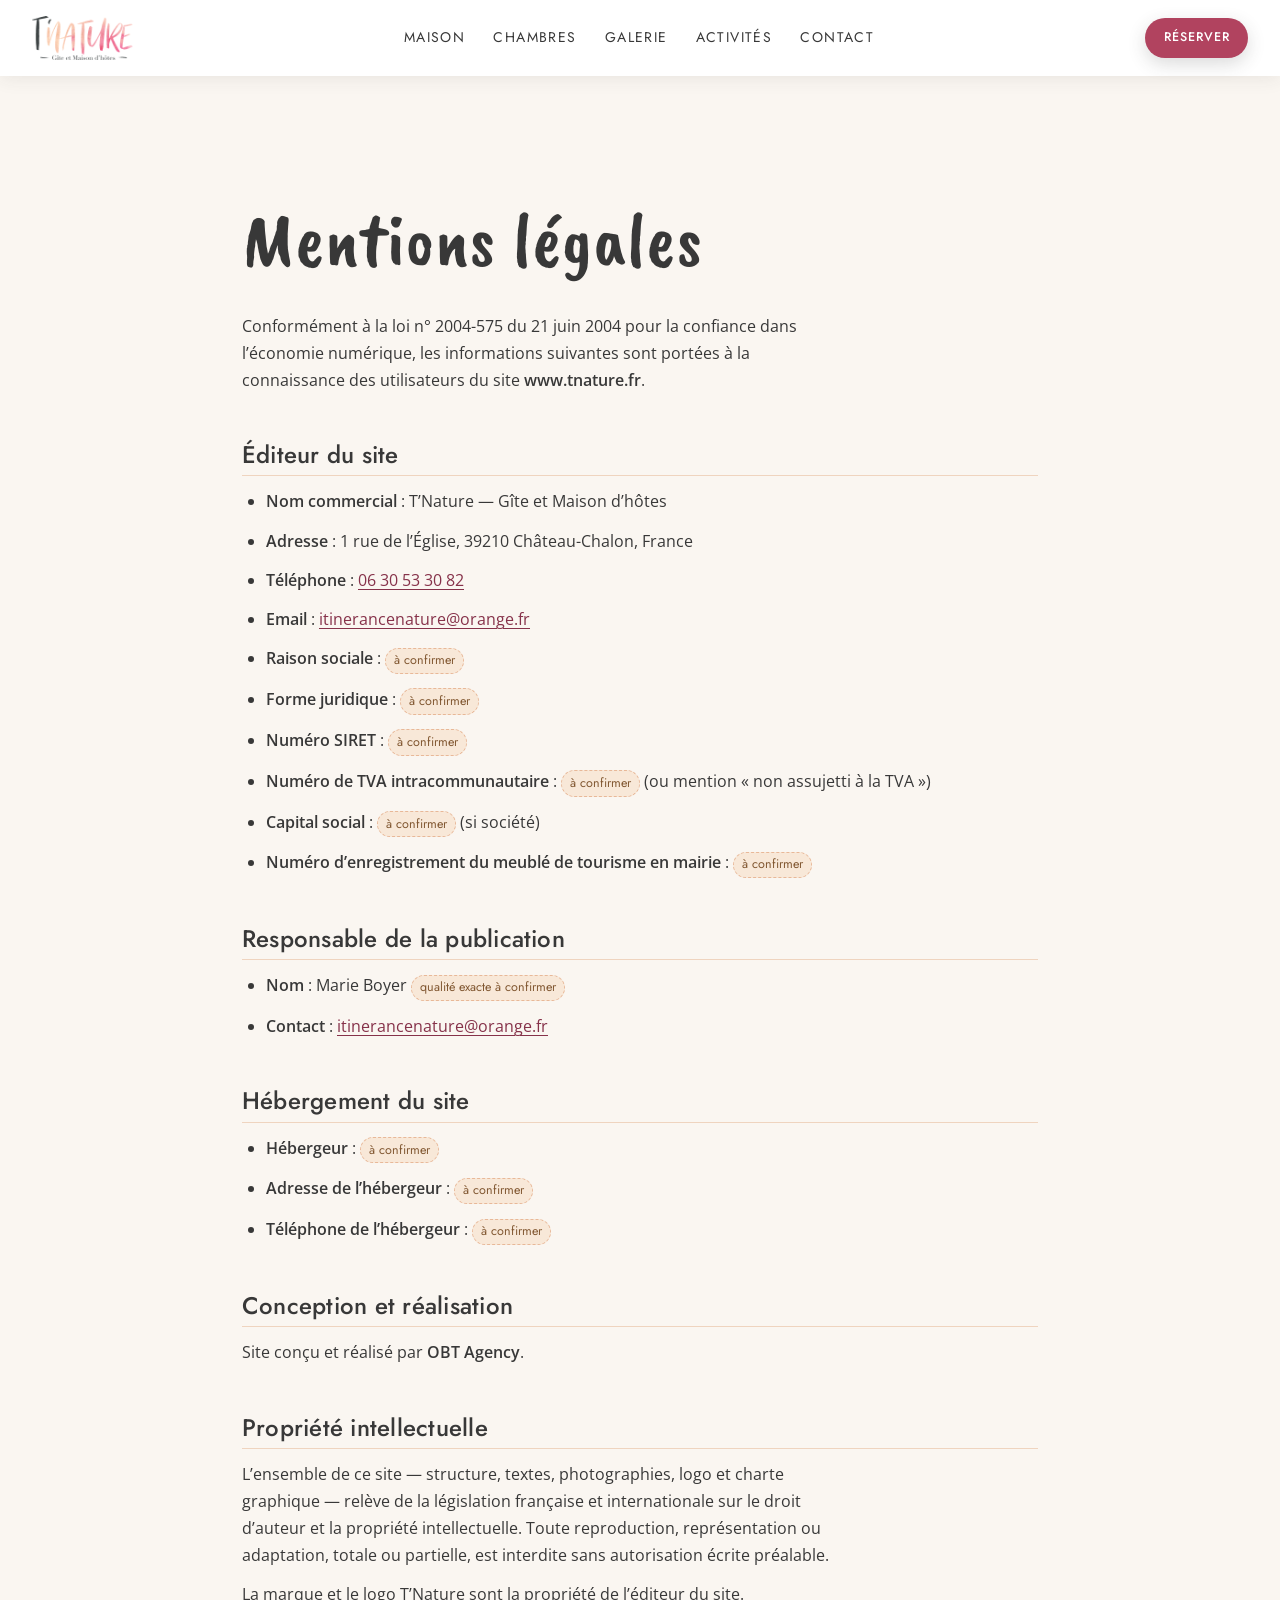
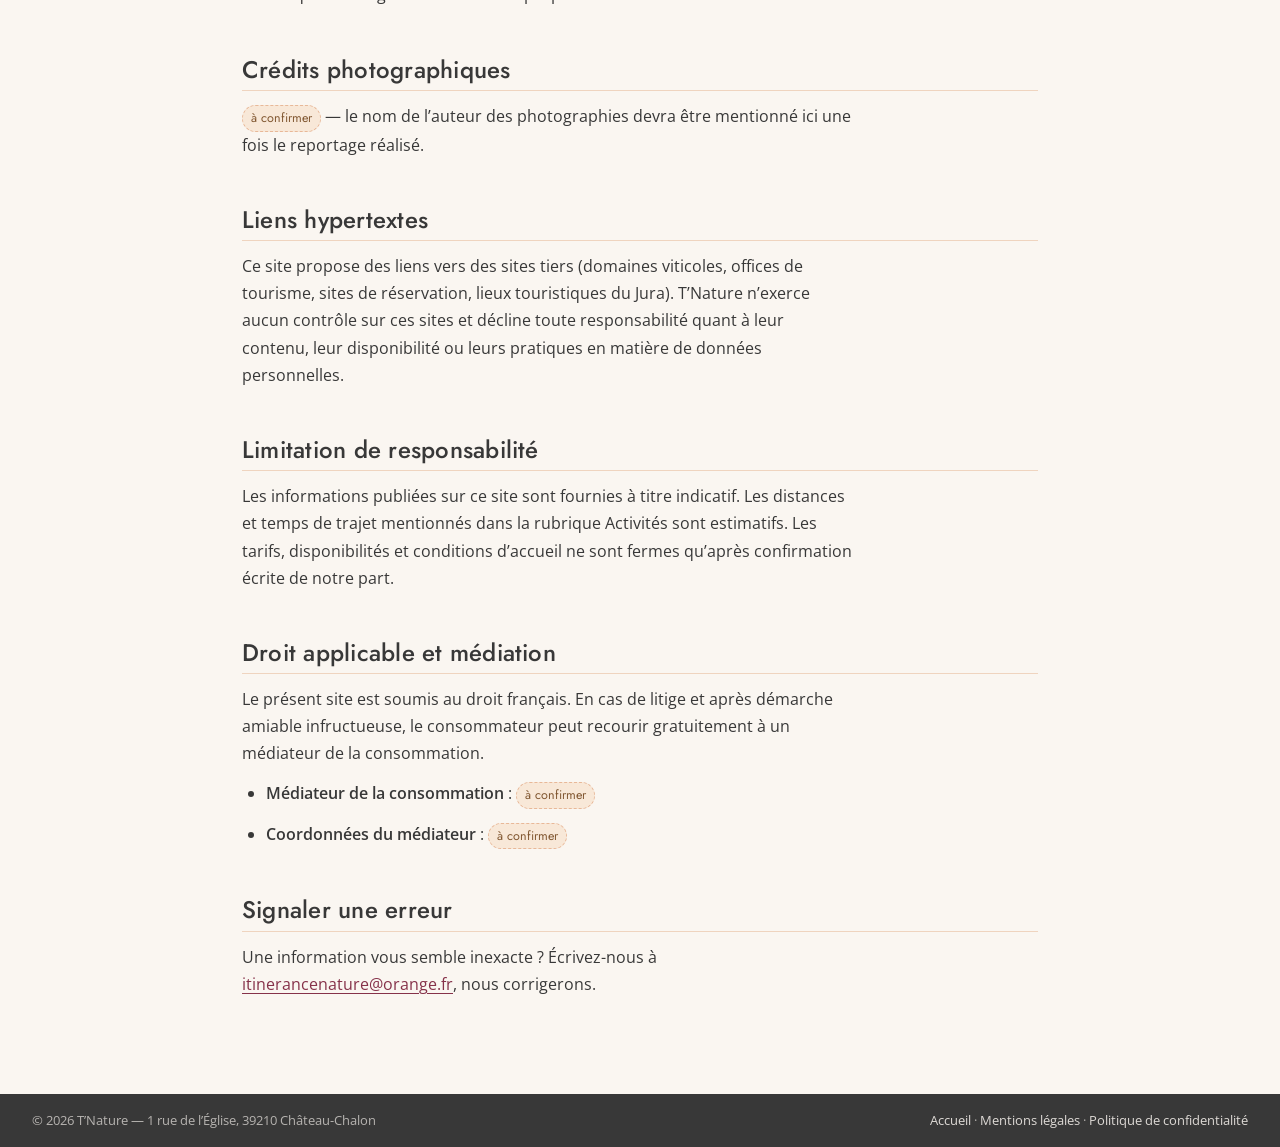
==== commit d0e7f11a: "Le bouton « Réserver » passe au rose bois Les deux états du bouton primaire, échangés, sur le seul «" ====
--- a/mentions-legales.html
+++ b/mentions-legales.html
@@ -37,7 +37,7 @@
       </ul>
     </nav>
     <div class="entete__actions">
-      <a class="btn btn--primaire btn--compact" href="index.html#contact">Réserver</a>
+      <a class="btn btn--primaire btn--reserver btn--compact" href="index.html#contact">Réserver</a>
     </div>
   </div>
 </header>
--- a/css/style.css
+++ b/css/style.css
@@ -329,6 +329,13 @@
   box-shadow: 0 6px 18px rgba(56,56,56,.18);
 }
 .btn--primaire:hover{ background: var(--action-fond-survol); box-shadow: var(--ombre-survol); }
+
+/* Le « Réserver » de la barre de menu et du hero : les deux états du bouton
+   primaire, échangés. Le rose bois est posé d'emblée — c'est l'action qu'on
+   veut voir venir — et l'anthracite prend le relais au survol. Partout
+   ailleurs c'est l'inverse : anthracite au repos, rose à l'approche. */
+.btn--reserver{ background: var(--c-bois-rose-fond); }
+.btn--reserver:hover{ background: var(--action-fond); }
 
 .btn--secondaire{
   background: transparent;
